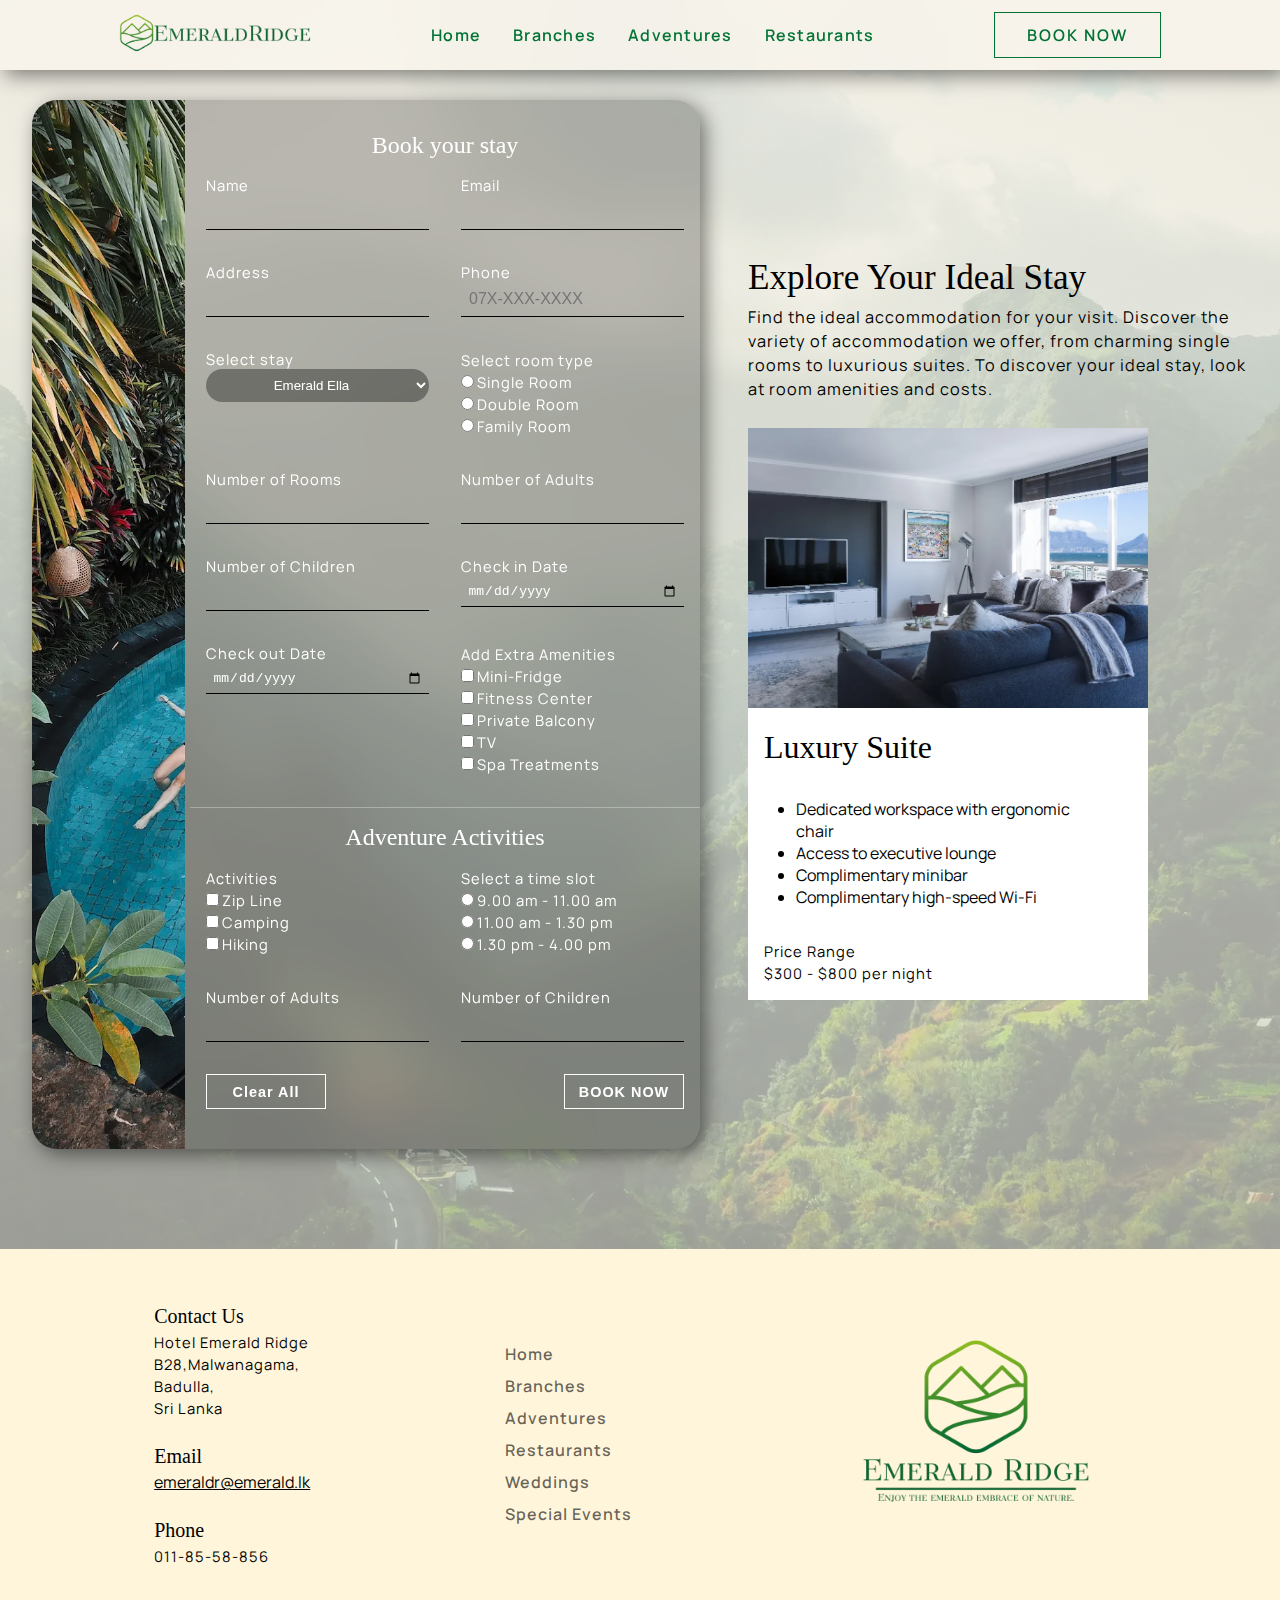
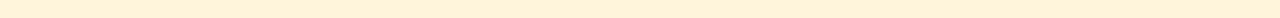
==== booking.html @ 41943a38 "initial commit" ====
<!DOCTYPE html>
<html lang="en">

<head>
    <meta charset="UTF-8">
    <meta name="viewport" content="width=device-width, initial-scale=1.0">
    <meta name="description"
        content="Plan your perfect vacation with ease. Discover our suggested rooms, book exciting adventures, and book your perfect hotel room easily.">
    <title>Booking</title>
    <link rel="stylesheet" href="main_styles.css">

    <!-- Favicon icon webmanifest -->
    <link rel="apple-touch-icon" sizes="180x180" href="apple-touch-icon.png">
    <link rel="icon" type="image/png" sizes="32x32" href="favicon-32x32.png">
    <link rel="icon" type="image/png" sizes="16x16" href="favicon-16x16.png">
    <link rel="manifest" href="site.webmanifest.json">

    <!-- Tagline font google import -->
    <link rel="preconnect" href="https://fonts.googleapis.com">
    <link rel="preconnect" href="https://fonts.gstatic.com" crossorigin>
    <link href="https://fonts.googleapis.com/css2?family=Italianno&display=swap" rel="stylesheet">

    <!-- Pragraph font family google import -->
    <link rel="preconnect" href="https://fonts.googleapis.com">
    <link rel="preconnect" href="https://fonts.gstatic.com" crossorigin>
    <link href="https://fonts.googleapis.com/css2?family=Manrope&display=swap" rel="stylesheet">
</head>

<body>

    <header class="main_header">
        <a href="index.html">
            <img src="Images/logo.webp" alt="logo">
        </a>
        <nav class="main_nav">
            <ul>
                <li><a href="index.html">Home</a></li>
                <li><a href="branches.html">Branches</a></li>
                <li><a href="adventure.html">Adventures</a></li>
                <li><a href="restaurant.html">Restaurants</a></li>
            </ul>
        </nav>
        <a href="booking.html" class="booknow_button">BOOK NOW</a>
    </header>

    <!-- Mobile navigation -->
    <header class="mobile_header">
        <a href="index.html">
            <img src="Images/logo.webp" alt="logo">
        </a>
        <a href="booking.html" class="booknow_button">BOOK NOW</a>
    </header>
    <nav class="mobile_nav">
        <ul>
            <li>
                <a href="index.html">
                    <img class="nav_icon" src="Images/home_nav.svg" alt="home icon">
                </a>
                Home
            </li>

            <li>
                <a href="branches.html">
                    <img class="nav_icon" src="Images/branches_nav.svg" alt="Branches icon">
                </a>
                Branches
            </li>

            <li>
                <a href="adventure.html">
                    <img class="nav_icon" src="Images/adventure_nav.svg" alt="adventure icon">
                </a>
                Adventures
            </li>

            <li>
                <a href="restaurant.html">
                    <img class="nav_icon" src="Images/restaurant_nav.svg" alt="restaurant icon">
                </a>
                Restaurants
            </li>
        </ul>
    </nav>

    <main class="booking_main">


        <section class="booking_form">

            <div class="form_image">
                <img src="Images/booking_form.webp" alt="Form image">
            </div>

            <div class="form_side">
                <form>
                    <h3>Book your stay</h3>
                    <div class="room_booking">

                        <div class="input_box">
                            <label for="name">Name</label>
                            <input type="text" id="name" name="user-name" required>
                        </div>

                        <div class="input_box">
                            <label for="mail">Email</label>
                            <input type="email" id="mail" name="email" required>
                        </div>

                        <div class="input_box">
                            <label for="address">Address</label>
                            <input type="text" id="address" name="address">
                        </div>

                        <div class="input_box">
                            <label for="phone">Phone</label>
                            <input type="tel" id="phone" name="Phone-number" placeholder="07X-XXX-XXXX" required>
                        </div>

                        <div class="input_box">
                            <label for="stay">Select stay</label>
                            <select id="stay" name="stay">
                                <option value="Ella">Emerald Ella</option>
                                <option value="badulla">Emerald Badulla</option>
                                <option value="Mathale">Emerald Mathale</option>
                                <option value="Ella">Emerald Ella</option>
                            </select>
                        </div>

                        <div class="input_box selection">
                            <p>Select room type</p>
                            <input type="radio" id="single" name="room-type">
                            <label for="single">Single Room</label>
                            <br>
                            <input type="radio" id="double" name="room-type">
                            <label for="double">Double Room</label>
                            <br>
                            <input type="radio" id="family" name="room-type">
                            <label for="family">Family Room</label>
                        </div>

                        <div class="input_box">
                            <label for="room_count">Number of Rooms</label>
                            <input type="number" min="1" id="room_count" name="room-count" required>
                        </div>

                        <div class="input_box">
                            <label for="adult">Number of Adults</label>
                            <input type="number" min="0" id="adult" name="adult-count">
                        </div>

                        <div class="input_box">
                            <label for="kids">Number of Children</label>
                            <input type="number" min="0" id="kids" name="kids-count">
                        </div>

                        <div class="input_box">
                            <label for="checkin">Check in Date</label>
                            <input type="date" id="checkin" name="checkin" required>
                        </div>

                        <div class="input_box">
                            <label for="checkout">Check out Date</label>
                            <input type="date" id="checkout" name="checkout" required>
                        </div>

                        <div class="input_box selection">
                            <p>Add Extra Amenities</p>

                            <input type="checkbox" id="fridge" name="amenities">
                            <label for="fridge">Mini-Fridge</label>
                            <br>
                            <input type="checkbox" id="gym" name="amenities">
                            <label for="gym">Fitness Center</label>
                            <br>
                            <input type="checkbox" id="balcony" name="amenities">
                            <label for="balcony">Private Balcony</label>
                            <br>
                            <input type="checkbox" id="entertainment" name="amenities">
                            <label for="entertainment">TV</label>
                            <br>
                            <input type="checkbox" id="spa" name="amenities">
                            <label for="spa">Spa Treatments</label>
                        </div>

                    </div>

                    <div class="separator"></div>

                    <h3>Adventure Activities</h3>
                    <div class="adventure_booking">

                        <div class="input_box selection">
                            <p>Activities</p>

                            <input type="checkbox" id="zipline" name="adventure_activity">
                            <label for="zipline">Zip Line</label>
                            <br>
                            <input type="checkbox" id="camping" name="adventure_activity">
                            <label for="camping">Camping</label>
                            <br>
                            <input type="checkbox" id="hiking" name="adventure_activity">
                            <label for="hiking">Hiking</label>
                        </div>

                        <div class="input_box selection">
                            <p>Select a time slot</p>
                            <input type="radio" id="morning" name="time">
                            <label for="morning">9.00 am - 11.00 am</label>
                            <br>
                            <input type="radio" id="afternoon" name="time">
                            <label for="afternoon">11.00 am - 1.30 pm</label>
                            <br>
                            <input type="radio" id="evening" name="time">
                            <label for="evening">1.30 pm - 4.00 pm</label>
                        </div>

                        <div class="input_box">
                            <label for="adventure-adult">Number of Adults</label>
                            <input type="number" min="0" id="adventure-adult" name="adult-count">
                        </div>

                        <div class="input_box">
                            <label for="adventure-kids">Number of Children</label>
                            <input type="number" min="0" id="adventure-kids" name="kids-count">
                        </div>

                    </div>

                    <div class="form_buttons">
                        <button type="reset">Clear All</button>
                        <button type="submit">BOOK NOW</button>
                    </div>
                </form>
            </div>
        </section>

        <!-- Recommended room section -->
        <section class="room_showcase">
            <div class="showcase_text">
                <h2>Explore Your Ideal Stay</h2>
                <p>
                    Find the ideal accommodation for your visit. Discover the variety of accommodation we offer, from
                    charming single rooms to luxurious suites. To discover your ideal stay, look at room amenities and
                    costs.
                </p>
            </div>
            <div class="rooms">
                <div class="room_details">
                    <figure class="room_image">
                        <img src="Images/room_rec_4.webp" alt="Room image">
                    </figure>
                    <div class="details">
                        <h2>Luxury Suite</h2>
                        <ul>
                            <li>Dedicated workspace with ergonomic chair</li>
                            <li>Access to executive lounge</li>
                            <li>Complimentary minibar</li>
                            <li>Complimentary high-speed Wi-Fi</li>
                        </ul>
                        <p>Price Range</p>
                        <p>$300 - $800 per night</p>
                    </div>
                </div>
                <div class="room_details">
                    <figure class="room_image">
                        <img src="Images/room_rec_2.webp" alt="Room Image">
                    </figure>
                    <div class="details">
                        <h2>Deluxe Room</h2>
                        <ul>
                            <li>King-sized bed with premium linens</li>
                            <li>Luxury spa-inspired bathroom</li>
                            <li>Private balcony</li>
                            <li>Complimentary Wi-Fi</li>
                        </ul>
                        <p>Price Range</p>
                        <p>$150 - $300 per night</p>
                    </div>
                </div>
                <div class="room_details">
                    <figure class="room_image">
                        <img src="Images/room_rec_1.webp" alt="Room Image">
                    </figure>
                    <div class="details">
                        <h2>Scenic Room</h2>
                        <ul>
                            <li>Elegantly furnished</li>
                            <li>Private balcony with panoramic views</li>
                            <li>In-room minibar and coffee maker</li>
                            <li>Fitness center and spa</li>
                        </ul>
                        <p>Price Range</p>
                        <p>$200 - $400 per night</p>
                    </div>
                </div>
                <div class="room_details">
                    <figure class="room_image">
                        <img src="Images/room_rec_3.webp" alt="Room Image">
                    </figure>
                    <div class="details">
                        <h2>Family Room</h2>
                        <ul>
                            <li>Complimentary breakfast for the family</li>
                            <li>TV, mini-fridge, coffee maker</li>
                            <li>Separate tub and shower</li>
                            <li>Comfortable twin beds for kids</li>
                        </ul>
                        <p>Price Range</p>
                        <p>$200 - $400 per night</p>
                    </div>
                </div>
            </div>
            <span class="scroll_caption">Swipe >></span>
        </section>

    </main>

    <footer>
        <section class="footer_text">
            <h3>Contact Us</h3>
            <p>Hotel Emerald Ridge</p>
            <p>B28,Malwanagama,</p>
            <p>Badulla,</p>
            <p>Sri Lanka</p>
            <br>

            <h3>Email</h3>
            <a href="mailto:emeraldr@emerald.lk">emeraldr@emerald.lk</a>
            <br><br>

            <h3>Phone</h3>
            <p>011-85-58-856</p>
        </section>
        <nav class="footer_nav">
            <ul>
                <li><a href="index.html">Home</a></li>
                <li><a href="branches.html">Branches</a></li>
                <li><a href="adventure.html">Adventures</a></li>
                <li><a href="restaurant.html">Restaurants</a></li>
                <li><a href="weddings.html">Weddings</a></li>
                <li><a href="events.html">Special Events</a></li>
            </ul>
        </nav>
        <figure class="footer_logo">
            <a href="index.html">
                <img src="Images/footer_logo.png" alt="logo">
            </a>
        </figure>

        <!-- References -->

        <!-- A painting of a mountain lake with a mountain in the background Free Photo. (2023, April 14). Freepik. [Online] Available from: https://www.freepik.com/free-photo/mesmerizing-scenery-green-mountains-with-cloudy-sky-surface_12152844.htm#query=mountain%20view&position=1&from_view=keyword&track=ais. [Accessed: 10th September 2023]  -->
        <!-- Block, M. (2019, November 15). Woman Soaking on the Swimming Pool · Free Stock Photo. Pexels. [Online] Available from: https://www.pexels.com/photo/woman-soaking-on-the-swimming-pool-3225531/. [Accessed: 10th September 2023]  -->
        <!-- Borba, J. (2019, October 31). Cozy Modern Bedroom · Free Stock Photo. Pexels. [Online] Available from: https://www.pexels.com/photo/cozy-modern-bedroom-3144580/. [Accessed: 10th September 2023]  -->
        <!-- Luxury bedroom suite in resort high rise hotel with working table Free Photo. (2020, September 29). Freepik. [Online] Available from: https://www.freepik.com/free-photo/luxury-bedroom-suite-resort-high-rise-hotel-with-working-table_10332581.htm. [Accessed: 10th September 2023] -->
        <!-- Pexels. (2018, January 10). Black Mattress in Front of a Large Window Behind a Mountain · Free Stock Photo. [Online] Available from: https://www.pexels.com/photo/black-mattress-in-front-of-a-large-window-behind-a-mountain-775219/. [Accessed: 10th September 2023]  -->
        <!-- Van Der Meulen, J. (2018, October 4). Photo of Living Room · Free Stock Photo. Pexels. [Online] Available from: https://www.pexels.com/photo/photo-of-living-room-1457842/. [Accessed: 10th September 2023] -->

    </footer>

</body>

</html>
---- main_styles.css ----
* {
    margin: 0;
    padding: 0;
    box-sizing: border-box;
}

:root {
    /* Colors */
    --main-brand-color: #027333;
    --main-theme: #fff5db;
    --main-background-color: #fff;
    --table_color: #E7F2BD;

    /* Fonts */
    --paragraph-font: 'Manrope', sans-serif;
    --heading-font: Georgia, 'Times New Roman', Times, serif;
}

html {
    font-family: var(--paragraph-font);
}

h1,
h2,
h3 {
    font-size: 2em;
    font-weight: 500;
    font-family: var(--heading-font);
}

p {
    font-size: 0.92em;
    letter-spacing: 1px;
    line-height: 1.5em;
}

/* Nvigation bar */
.main_header,
.mobile_header {
    position: sticky;
    z-index: 1;
    top: 0;
    display: flex;
    justify-content: space-evenly;
    align-items: center;
    height: 70px;
    box-shadow: 5px 5px 20px #00000080;
    background: #faf6edbe;
    backdrop-filter: blur(20px);
}

/* logo */
.main_header img {
    height: 40px;
}

/* Navigation list */
.main_nav ul {
    list-style: none;
    display: flex;
    gap: 2em;
}

.main_nav ul li a {
    text-decoration: none;
    font-weight: 600;
    color: var(--main-brand-color);
    transition: all .5s;
    letter-spacing: 1.25px;
}

.main_nav ul:hover a {
    opacity: 40%;
}

.main_nav ul:hover a:hover {
    box-shadow: 0 2px 0 0 var(--main-brand-color);
    opacity: 100%;
}

/* Book now button */
.booknow_button {
    text-decoration: none;
    border: 1px solid var(--main-brand-color);
    color: var(--main-brand-color);
    font-size: 1rem;
    font-weight: 600;
    letter-spacing: 2px;
    padding: .7em 2em;
    transition: all .5s;
}

.booknow_button:hover {
    background: var(--main-brand-color);
    color: var(--main-theme);
}

/* Mobile navigation bottom */

.mobile_header {
    justify-content: space-between;
    padding: 0 1em;
    display: none;
}

.mobile_header a img {
    height: 35px;
}

.mobile_nav {
    display: none;
    position: fixed;
    z-index: 1;
    bottom: 0;
    height: 65px;
    width: 100%;
    background: #faf6ed;
    padding: .5em 0;
    border-radius: 15px 15px 0 0;
    box-shadow: 5px 5px 20px #00000080;
}

.mobile_nav ul {
    list-style: none;
    display: flex;
    align-items: center;
    justify-content: space-evenly;
}

.mobile_nav ul li {
    display: flex;
    flex-direction: column;
    align-items: center;
    font-weight: 600;
    letter-spacing: 1px;
    font-size: .6em;
    color: var(--main-brand-color);
}

#active a img {
    position: relative;
    top: -10px;
    transform: scale(1.5);
    background: #f9f4e7;
    border-radius: 50% 50% 0 0;
    padding: 1em 1em 0;
}

.nav_icon {
    height: 35px;
}

/* Main heroo */
.hero {
    margin-top: -70px;
    height: 100vh;
    background-repeat: no-repeat;
    background-size: cover;
    display: flex;
    flex-direction: column;
    justify-content: center;
    align-items: center;
    color: var(--main-background-color);
}

.hero h1 {
    font-size: 5.5em;
    padding-top: 2.5em;
    text-align: center;
}

.home {
    background-image: linear-gradient(rgb(0, 0, 0, .3) 30%, rgb(0, 0, 0, .7)), url(Images/home_main_image.webp);
}

.branches {
    background-image: linear-gradient(rgb(0, 0, 0, .3) 30%, rgb(0, 0, 0, .7)), url(Images/branches_main.webp);
}

.adventures {
    background-image: linear-gradient(rgb(0, 0, 0, .3) 30%, rgb(0, 0, 0, .7)), url(Images/adventure_main.webp);
}

.restaurants {
    background-image: linear-gradient(rgb(0, 0, 0, .3) 30%, rgb(0, 0, 0, .7)), url(Images/restaurant_main.webp);
}


.hero img {
    width: 600px;
    padding-top: 13em;
}

.hero p {
    font-size: 2em;
    font-family: 'Italianno', cursive;
}

/* Styles for introduction section */

.text_area {
    text-align: center;
    padding: 5em .5em;
    margin: 0 auto;
    max-width: 800px;
}

#last_section {
    padding: .5em;
}

.text_area h1 {
    font-size: 3em;
    line-height: 2em;
    font-weight: 500;
}

.detail_container {
    display: flex;
    justify-content: space-evenly;
    gap: 2em;
    padding: 0 2em 3em;
}

.box img {
    width: 250px;
    height: 250px;
    object-fit: cover;
    overflow: hidden;
    box-shadow: 5px 5px 20px #00000080;
    margin: 0 0 1em;
    transition: all .5s;
}

.box {
    text-align: center;
    width: 400px;
}

.box img:hover {
    transform: scale(1.02);
}

/* Content article */
.content_article {
    display: flex;
    justify-content: space-evenly;
    align-items: center;
    gap: 3em;
    padding: 2em 4em;
}

.text_content {
    display: flex;
    flex-direction: column;
    gap: 1.2em;
}

.image_content img {
    width: 400px;
    object-fit: cover;
    border-radius: 20px;
    box-shadow: 5px 5px 20px #00000080;
    perspective: 500px;
    transition: all .5s;
}

.image_content img:hover {
    transform: perspective(700px) rotateY(-2deg);
}

.content_article:nth-of-type(2n) .image_content img:hover {
    transform: perspective(700px) rotateY(2deg);
}

.content_article:nth-of-type(2n) {
    flex-direction: row-reverse;
}

#highlight_content {
    background-color: var(--main-theme);
}

.list_section {
    display: flex;
    align-items: center;
    justify-content: center;
}

.list_section ul,
.list_section ol {
    line-height: 2em;
}

/* Branches page css */
.branches_details,
.adventure_det_location {
    padding: 3em 2em;
    justify-content: center;
    align-items: center;
    display: flex;
}

.text_content figure figcaption {
    text-align: center;
    padding: .5em 0;
    font-size: 17px;
}

.branches_details:nth-of-type(2n),
.adventure_det_location:nth-of-type(2n) {
    flex-direction: row-reverse;
}

.branches_details .text_content,
.adventure_det_location .text_content {
    min-width: 300px;
    max-width: 600px;
    padding: 0 2em;
}

.text_content iframe {
    /* min-height: 250px; */
    width: 100%;
    margin: 1em 0 0;
    box-shadow: 5px 5px 20px #00000080;
}

.branch_image {
    height: 540px;
}

.branch_image img {
    min-width: 300px;
    width: 100%;
    max-width: 550px;
    height: 100%;
    object-fit: cover;
    box-shadow: 5px 5px 20px #00000080;
}

/* table */
.table_section {
    padding: 0 0 5em;
    width: 90%;
    margin-inline: auto;
}

.table_section h2 {
    padding: 0 0 1em;
    text-align: center;
}

table,
tr,
td,
th {
    border-collapse: collapse;
    border: 1px solid #000;
}

table {
    margin: 0 auto;
}

tr {
    transition: all 0.3s;
}

tr:hover {
    background-color: var(--main-theme);
}

th,
td {
    padding: 5px;
    text-align: center;
    padding: .5em .5em;
}

thead {
    background-color: var(--table_color);
    font-size: 1.2em;
    font-weight: 500;
    letter-spacing: 1px;
}

.tfoot_icons img {
    height: 25px;
    padding: 0 1em 0;

}

tfoot {
    background-color: var(--table_color);
}

.table_bottom {
    display: none;
    position: absolute;
    left: 50%;
    transform: translate(-50%, 0);
    width: 200px;
}

@media only screen and (max-width: 476px) {
    .table_bottom {
        display: block;
    }
}

.table_section h2 {
    text-align: center;
    position: sticky;
    left: 0;
}


/* ratings */
.text_content img {
    width: 150px;
}

/* adventure and showcase grid */
.image_showcase {
    text-align: center;
    padding: 0;
}

.clock_icon {
    display: flex;
    align-items: center;
    gap: 5px;
}

.grid_box {
    box-shadow: 5px 5px 20px #00000080;
}

.photo_1 {
    background: url(Images/hike_h1.webp);
    background-size: cover;
    background-position: center;
}

.photo_2 {
    background: url(Images/camp_sunset.webp);
    background-size: cover;
    background-position: center;
}

.photo_3 {
    background: url(Images/zipline.webp);
    background-size: cover;
    background-position: center;
}

.photo_4 {
    background: url(Images/couple_hike.webp);
    background-size: cover;
    background-position: center;
}

.photo_5 {
    background: url(Images/hike_v1.webp);
    background-size: cover;
    background-position: 80%;
}

.image_grid {
    width: 100%;
    display: grid;
    grid-template-columns: repeat(4, 1fr);
    gap: 1em;
    margin-inline: auto;
    min-height: 800px;
    padding: 3em 1em 0;
}

.photo_1,
.photo_4 {
    grid-column: span 2;
}

.photo_5 {
    grid-column-start: 4;
    grid-row: 1 / 3;
}

/* adventure location map */
.text_content ul {
    margin: 0 auto;
    letter-spacing: 1px;
}

.adventure_details img {
    width: auto;
    object-fit: contain;
    height: 150px;
    box-shadow: none;
    border-radius: 0;
    margin: 0 auto;
    display: block;
    transition: all .5s;
}

.adventure_details p {
    margin: 0 auto;
    text-align: center;
}

.adventure_activites {
    background: var(--main-theme);
    padding: 3em 0 5em;
}

.adventure_activites h1 {
    text-align: center;
}

.detail_cards {
    display: flex;
    justify-content: space-evenly;
    align-items: center;
    flex-wrap: wrap;
    margin-top: 3em;
    gap: 2em;
}

.card {
    display: flex;
    align-items: flex-end;
    color: var(--main-background-color);

    width: 100%;
    min-width: 290px;
    max-width: 300px;
    height: 450px;

    background-image: linear-gradient(#ffffff00 10%, #0000009e 70%), url(Images/zipline.webp);
    background-position: center;
    background-size: cover;
    padding: 0 1em 2em;
    border-radius: 25px;
    box-shadow: 5px 5px 20px #00000080;
    transition: all .5s;
}

.card:nth-of-type(2) {
    background-image: linear-gradient(#ffffff00 10%, #0000009e 70%), url(Images/camp_v1.webp);
}

.card:nth-of-type(3) {
    background-image: linear-gradient(#ffffff00 10%, #0000009e 70%), url(Images/hike_v1.webp);
}

.detail_cards:hover .card {
    opacity: 50%;
    transform: scale(1.01);
}

.detail_cards:hover .card:hover {
    opacity: 100%;
    transform: scale(1.05);
}

.card .important_details {
    display: flex;
    justify-content: space-between;
    align-items: center;
    padding: .8em 0;

}

.important_details img {
    width: 1.5em;
}

/* Restaurants */
.occasions {
    margin-bottom: 2em;
}

.occasions_container {
    display: flex;
    justify-content: space-evenly;
    gap: 2em;
    padding: 1em;
}

.occasions header {
    text-align: center;
    padding: 0 .5em 1.5em;
    max-width: 700px;
    margin: 0 auto;
}

.occasions header h2 {
    padding: 0 0 .6em;
}

.event_1,
.event_2 {
    max-width: 400px;
    border-radius: 25px;
    box-shadow: 5px 5px 20px #00000080;
    overflow: hidden;
    padding: 0 0 2em;
}

.event_1 figure,
.event_2 figure {
    width: 100%;
    height: 200px;
}

.event_1 figure img,
.event_2 figure img {
    width: 100%;
    height: 100%;
    object-fit: cover;
}

.event_intro {
    padding: 1em .5em;
}

.event_intro p {
    padding: 1em 0;
}

.event_1 a,
.event_2 a,
.text_content a {
    text-decoration: none;
    padding: .6em 1.5em;
    border: 1px solid #000;
    color: #000;
    font-weight: 600;
    letter-spacing: 1px;
    transition: all .5s;
    position: static;
    left: 50%;
    margin: 1em;

}

.event_1 a:hover,
.event_2 a:hover,
.text_content a:hover {
    color: #fff;
    background: #000;
}

.text_content a {
    left: 0;
    top: 30px;
}

.menu_highlights {
    margin: 2.5em 0;
}

.menu_highlights h1 {
    text-align: center;
}

.line {
    height: 2px;
    width: 100px;
    background: #ff817a;
    margin: 0 auto 1.5em;
}

.menu_link {
    display: block;
    margin: 0 auto;
}

.menu_highlights_container {
    display: flex;
    flex-wrap: wrap;
    justify-content: center;
    gap: 2em;
    max-width: 1000px;
    margin: 0 auto;
    padding: 1em;
}

.menu_highlights_container>* {
    flex: 1 1 33%;
}

.food {
    min-width: 300px;
}

.food img {
    position: relative;
    width: 100%;
}

.menu_highlights_container div:nth-of-type(1) .food img {
    top: 52px;
    left: 35px;
}

.menu_highlights_container div:nth-of-type(3) .food img {
    top: 62px;
    left: -28px;
    transform: rotate(-8deg);
}

.menu_highlights_container div:nth-of-type(4) .food img {
    top: 104px;
    left: -47px;
    transform: scale(1.18);
}

.menu_highlights_container div:nth-of-type(5) .food img {
    top: 37px;
    left: -1px;
    transform: scale(1.5);
}

.menus {
    max-width: 300px;
    box-shadow: 5px 5px 20px #00000080;
    background: url(Images/texture.webp);
    color: #fff;
}

.text_menu {
    max-width: 300px;
    min-width: 300px;
    display: flex;
    justify-content: center;
    align-items: center;
    padding: 1.5em;
    font-weight: 600;
    font-size: 1.12em;
    background: linear-gradient(rgb(255, 255, 255, .8), rgb(255, 255, 255, .7), rgb(255, 255, 255, .8)), url(Images/menu_text.webp);
    background-size: cover;
}

.res_table,
.res_table tr,
.res_table td,
.res_table th {
    border: none;
}

.res_table td {
    text-align: left;
}

.res_table thead,
.res_table tr {
    background: none;
}

.res_table {
    width: 100%;
    margin: 0 .5em 1em;
}

/* booking page */
.booking_main {
    margin-top: -70px;
    padding-top: 70px;
    padding: 100px 2em;

    display: flex;
    justify-content: center;
    gap: 3em;
    flex-wrap: wrap;

    background: linear-gradient(#faf6edbe, #faf6ed97), url(Images/booking_main.webp);
    backdrop-filter: blur(20px);
    background-size: cover;
    background-repeat: no-repeat;
    background-position: bottom;

}

.booking_main>* {
    flex: 1 1 50%;
}

.room_showcase {
    display: flex;
    justify-content: center;
    max-width: 500px;
    flex-direction: column;
}

.showcase_text {
    padding: 1.5em 0;
    font-size: 1.1em;
}

.showcase_text h2 {
    line-height: 1.5em;
}

.rooms {
    max-width: 400px;
    display: flex;
    gap: 2em;
    overflow-x: scroll;
}

.scroll_caption {
    display: none;
    margin-top: -15px;
    letter-spacing: 1px;
    font-weight: 600;
}

.room_details {
    min-width: 100%;
    background: var(--main-background-color);
}

.room_details figure img {
    width: 100%;
    height: 280px;
    object-fit: cover;
}

.room_details {
    margin-bottom: 1.5em;
}

.room_details .details {
    padding: 1em;
}

.room_details .details ul {
    padding: 2em;
}

.booking_form {
    display: flex;
    gap: 5px;
    width: 100%;
    max-width: 800px;
    background: #0000003d;
    backdrop-filter: blur(25px);
    -webkit-backdrop-filter: blur(25px);
    height: 100%;
    box-shadow: 5px 5px 20px #00000080;
    border-radius: 25px;
    overflow: hidden;
}

.form_image {
    max-width: 250px;
}

.form_image img {
    width: 100%;
    height: 100%;
    object-fit: cover;
    object-position: -150px;
}

.form_side {
    color: var(--main-background-color);
    padding: 2em 0;
}

.form_buttons {
    display: flex;
    justify-content: space-between;
    padding: 1em 1em .5em;
}

.form_buttons button {
    width: 120px;
    padding: .6em 0;
    border: 1px solid #fff;
    color: #fff;
    outline: none;
    font-size: .9em;
    font-weight: 600;
    letter-spacing: 1px;
    background: none;
    transition: all .5s;
}

form button:hover {
    color: #000;
    background: #fff;
}

.input_box {
    margin: 1em;
    display: flex;
    flex-direction: column;
}

.selection {
    display: block;
}

.input_box label {
    color: var(--main-background-color);
    font-size: .92em;
    letter-spacing: 1px;
}

.input_box select {
    height: 33px;
    border-radius: 25px;
    background: rgb(0, 0, 0, 0.15);
    backdrop-filter: blur(20px);
    color: #fff;
    --webkit-backdrop-filter: blur(20px);
    padding: 0.5em;
    border: none;
    outline: none;
}

.input_box select option {
    background: rgb(0, 0, 0, 0.7);
    text-align: center;
}

.adventure_booking,
.room_booking {
    display: grid;
    grid-template-columns: 1fr 1fr;
}

.form_side form input {
    border: none;
    outline: none;
    border-bottom: 1px solid #000;
    align-items: center;
    background: none;
    color: #fff;
    padding: .5em;
    font-size: 1em;
}

.form_side h3 {
    font-size: 1.5em;
    text-align: center;
}

.separator {
    height: 1px;
    width: 100%;
    padding: 0 1em;
    background: rgb(255, 255, 255, .3);
    margin: 1em 0;
}

/* footer area */
footer {
    background: var(--main-theme);
    display: flex;
    justify-content: space-evenly;
    align-items: center;
    flex-wrap: wrap;
    gap: 3em;
    padding: 2em .5em;
}

footer h3 {
    font-size: 1.25em;
    line-height: 1.5em;
}

.footer_logo img {
    width: 300px;
}

.footer_text a {
    color: #000;
}

.footer_nav ul {
    list-style: none;
}

.footer_nav ul li a {
    color: rgb(0, 0, 0, .6);
    line-height: 2em;
    text-decoration: none;
    transition: all .4s;
    letter-spacing: 1px;
    font-weight: 600;
}

.footer_nav ul li a:hover {
    color: var(--main-brand-color);
}

/* Responsive for over 1024px device */

@media only screen and (min-width: 1025px) {
    .content_article {
        width: 90%;
        margin: 0 auto;
    }

    #highlight_content {
        width: 100%;
        padding: 2.5em 10em;
    }

    .image_content img {
        width: 500px;
    }

    .box img {
        width: 300px;
        height: 300px;
    }

    /* .image_content iframe {
        width: 500px;
    } */
}

@media only screen and (max-width: 890px) {
    .mobile_header {
        display: flex;
        padding: 0 5em;
    }

    .mobile_nav {
        display: block;
    }

    .main_header {
        display: none;
    }

    .table_section {
        width: 100%;
    }
    footer {
        padding-bottom: 5em;
    }

}

@media only screen and (max-width: 890px) and (min-width: 527px) {
    .detail_container {
        flex-direction: column;
        gap: 5em;
    }

    .box:nth-of-type(even) {
        flex-direction: row-reverse;
    }

    .box {
        display: flex;
        justify-content: center;
        align-items: center;
        gap: 1.5em;
        width: 100%;
        text-align: left;
    }

    .box img {
        width: 100%;
    }

    .box p {
        width: 100%;
    }

    .adventure_details p {
        max-width: 350px;
    }

    .content_article {
        padding: 2.5em;
    }
}

@media only screen and (max-width: 773px) and (min-width: 550px) {

    .content_article {
        flex-direction: column;
        padding: 5em 1.5em;
    }

    .content_article:nth-of-type(2n) {
        flex-direction: column;
    }

    .image_content img {
        width: calc(100vw - 2em);
    }

    .image_grid {
        grid-template-columns: repeat(2, 1fr);
    }

    .photo_3,
    .photo_5 {
        grid-column-start: 1;
        grid-row: span 2;
    }

    .photo_1,
    .photo_4,
    .photo_2 {
        grid-column-start: 2;
    }

    .photo_1 {
        grid-row-start: 1;
    }

    .photo_2 {
        grid-row: 2 / 4;
    }

    .photo_4 {
        grid-row-start: 4;
    }

    .photo_3 {
        grid-row: 1 / 3;
    }

}

@media only screen and (max-width: 690px) {
    .hero {
        background-position: 50%;
    }

    .hero img {
        width: 500px;
    }

    .text_area,
    #last_section {
        padding: 2em;
    }
}

/* ---------------------Branches table + maps-------------------- */
@media only screen and (min-width: 280px) and (max-width: 780px) {
    .table_section table {
        font-size: 15px;
        width: 100%;
    }

    .table_section {
        overflow-x: scroll;
    }
}

@media only screen and (max-width: 790px) {

    .branches_details,
    .adventure_det_location {
        flex-wrap: wrap-reverse;
        gap: 2em;
    }

    .text_area h1 {
        line-height: 1.5em;
    }

    .text_area {
        padding-bottom: 0;
    }

    .occasions_container {
        flex-wrap: wrap;
    }

    .text_content ul {
        margin: 0 1.5em;

    }
}

@media only screen and (max-width: 490px) {
    .branch_image {
        height: 100%;
    }
}

@media only screen and (max-width: 490px) {

    .branches_details,
    .adventure_det_location {
        padding: 3em .5em;
    }

    .branch_image {
        min-width: auto;
    }
}

/* media quearies for smaller mobile sizes */

@media only screen and (max-width: 550px) {
    .mobile_header {
        padding: 0 .5em;
    }

    header img {
        height: 37px;
    }

    .booknow_button {
        padding: .5em 1em;
        font-size: .8em;
    }

    .hero {
        background-position: 58%;
    }

    .hero h1 {
        font-size: 3em;
        padding-top: 5em;
    }

    .hero img {
        width: 300px;
        padding: 0;
    }

    .hero p {
        font-size: 1.5em;
    }

    .text_area {
        padding: 1em .5em 4em;
    }

    .text_area h1 {
        font-size: 2.5em;
    }

    .detail_container {
        flex-direction: column;
        gap: 5em;
        padding: 0 .5em 3em;
    }

    .box {
        width: auto;
    }

    .content_article {
        flex-direction: column;
        padding: 2em 1.5em;
    }

    .content_article:nth-of-type(2n) {
        flex-direction: column;
    }

    .image_content img {
        width: 300px;
        border-radius: 0;
    }

    #last_section {
        padding: 2em 1em;
    }

    #last_section h1 {
        font-size: 2em;
    }

    .image_grid {
        grid-template-columns: repeat(2, 1fr);
    }

    .photo_1 {
        grid-row-start: 2;
        grid-column: span 2;
    }

    .photo_2,
    .photo_3 {
        grid-row-start: 1;
    }

    .photo_3 {
        grid-column-start: 1;
    }

    .photo_4,
    .photo_5 {
        grid-row-start: 3;
    }

    .photo_5 {
        grid-column-start: 1;
    }

    .photo_4 {
        grid-column-start: 2;
    }
}

@media only screen and (max-width: 450px) {
    .image_grid {
        display: flex;
        flex-direction: column;
        width: 100%;
    }

    .grid_box {
        min-width: 300px;
        height: 300px;
    }

    .image_showcase h1 {
        padding: 0 .5em 0;
    }

    .image_grid {
        padding: 2em 0;
    }
}

/* Resturant food png styles */
@media only screen and (max-width: 760px) {
    .food img {
        width: 270px;
        top: 0;
        left: 0;
    }
}

@media only screen and (max-width: 630px) {
    .text_menu {
        order: -1;
    }

    .rooms::-webkit-scrollbar {
        display: none;
    }

    .scroll_caption {
        display: block;
    }

}

@media only screen and (max-width: 1160px) {
    .room_showcase {
        order: -1;
        align-items: center;
        text-align: center;
        width: 100%;
    }

    .rooms {
        width: 100%;
    }

    .form_buttons {
        gap: .5em;
    }
}

@media only screen and (max-width: 995px) {
    .food img {
        width: 200px;
        flex-shrink: 2;
    }

    .menu_highlights_container div:nth-of-type(1) .food img {
        top: 31px;
        left: 120px;
    }

    .menu_highlights_container div:nth-of-type(3) .food img {
        top: 44px;
        left: 59px;
        transform: rotate(0deg) scale(1.18);
    }

    .menu_highlights_container div:nth-of-type(4) .food img {
        top: 22px;
        left: 37px;
        transform: scale(1.2);
    }

    .menu_highlights_container div:nth-of-type(5) .food img {
        left: 30px;
    }

}

@media only screen and (max-width: 663px) {
    .food img {
        position: static;
        display: block;
        margin: 0 auto;
    }
}

@media only screen and (max-width: 320px) {
    .food {
        width: 100%;
    }

    .food img {
        width: 200px;
    }

    .menus,
    .text_menu {
        overflow: hidden;
        min-width: 250px;
    }

    .image_content img {
        width: 100%;
    }

    .footer_logo img {
        width: 100%;
    }

    .box img {
        width: 200px;
    }

    .hero {
        padding: 0.5em;
        text-align: center;
    }

    .hero img {
        width: 100%;
    }
}

@media only screen and (max-width: 550px) {

    .adventure_booking,
    .room_booking {
        grid-template-columns: 1fr;
    }

    .booking_main {
        padding: 100px .5em;
    }
}
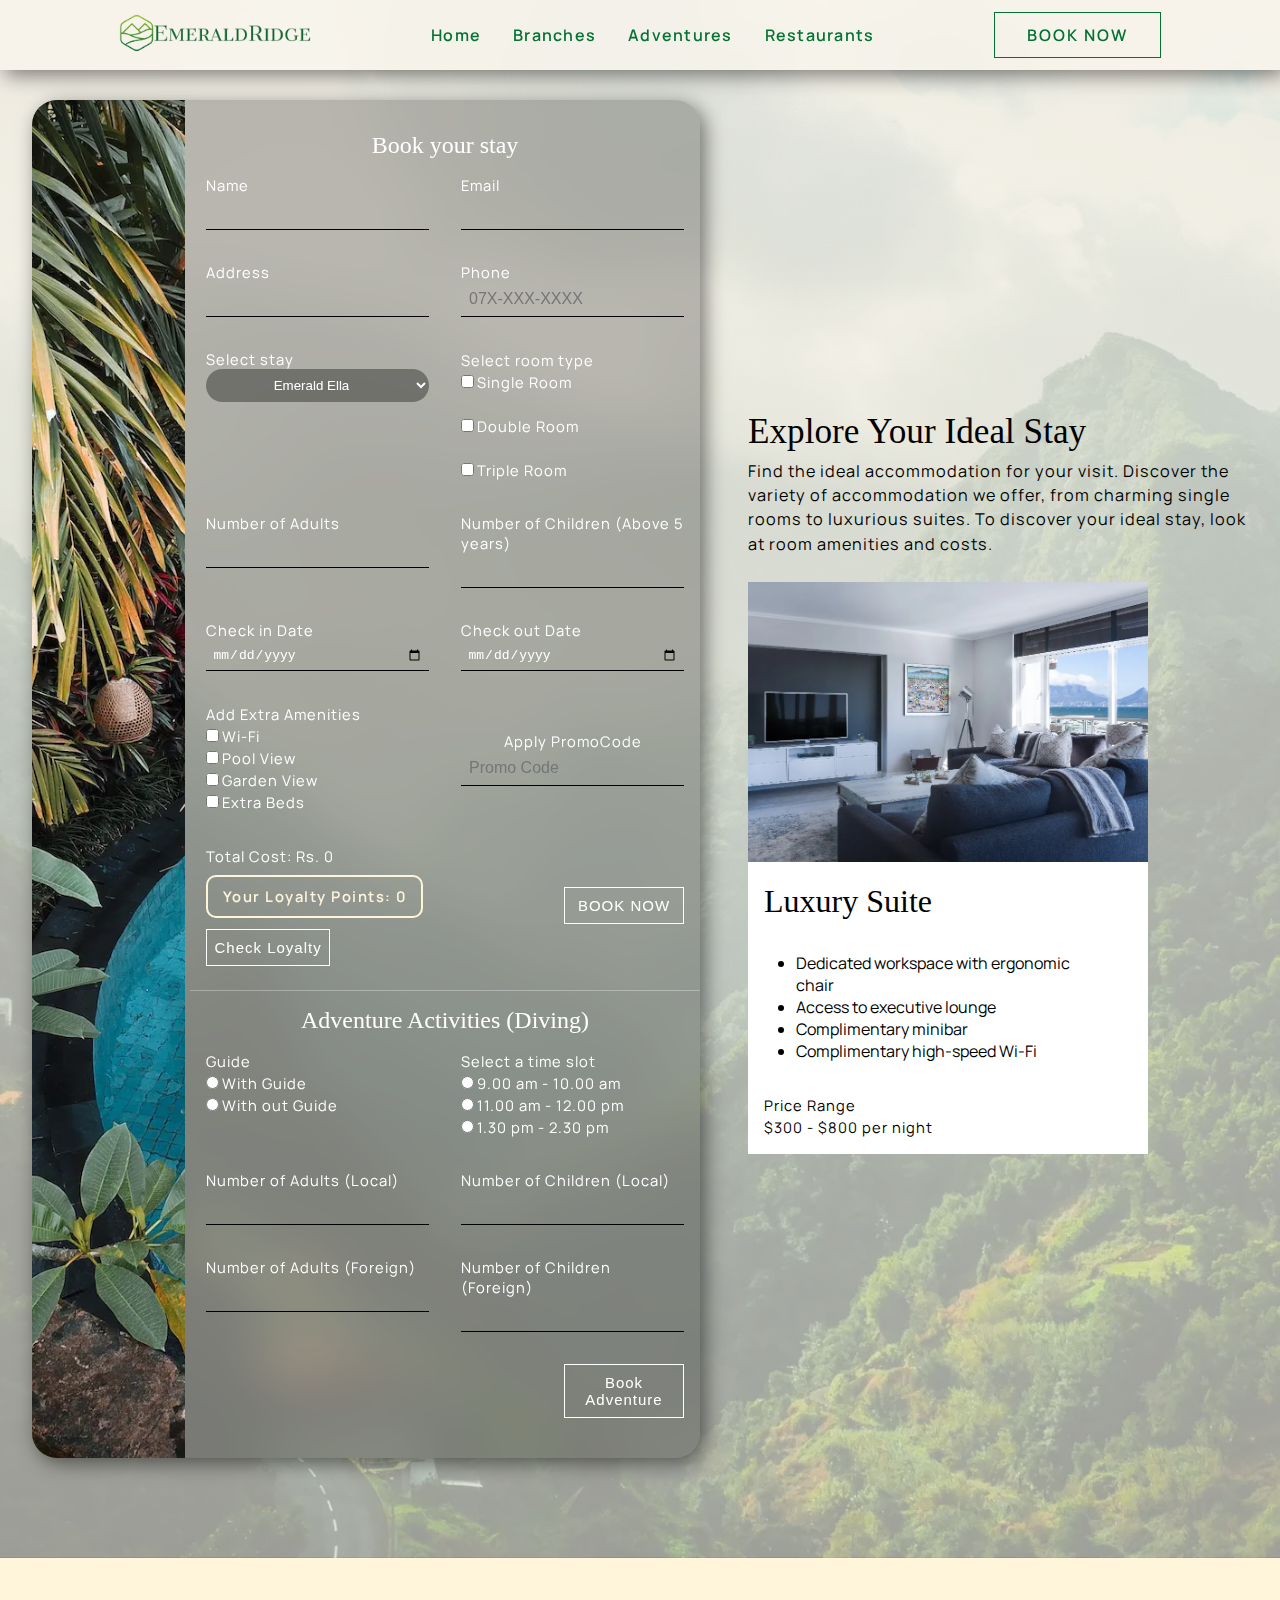
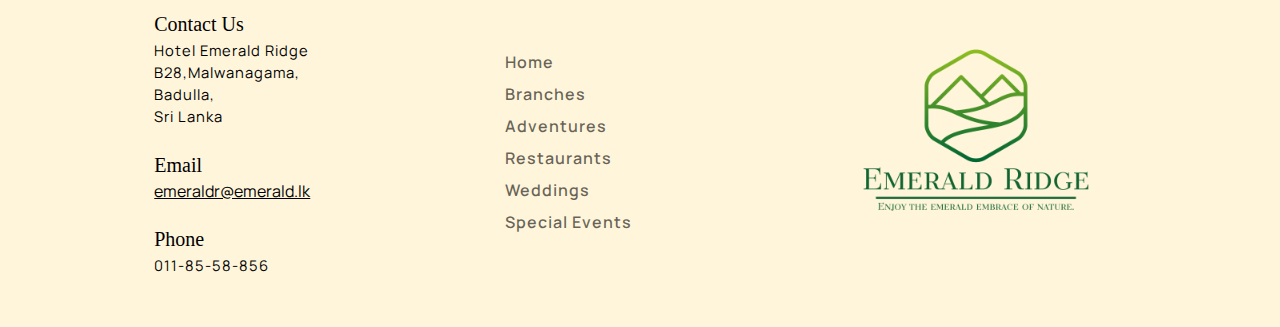
==== commit ce73c9dc: "updated booking css" ====
--- a/booking.html
+++ b/booking.html
@@ -24,6 +24,13 @@
     <link rel="preconnect" href="https://fonts.googleapis.com">
     <link rel="preconnect" href="https://fonts.gstatic.com" crossorigin>
     <link href="https://fonts.googleapis.com/css2?family=Manrope&display=swap" rel="stylesheet">
+
+    <!-- icons -->
+    <link rel="stylesheet" href="https://cdnjs.cloudflare.com/ajax/libs/font-awesome/6.4.2/css/all.min.css"
+        integrity="sha512-z3gLpd7yknf1YoNbCzqRKc4qyor8gaKU1qmn+CShxbuBusANI9QpRohGBreCFkKxLhei6S9CQXFEbbKuqLg0DA=="
+        crossorigin="anonymous" referrerpolicy="no-referrer" />
+
+    <script src="main.js" defer></script>
 </head>
 
 <body>
@@ -92,143 +99,184 @@
             </div>
 
             <div class="form_side">
-                <form>
+                <form id="booking_form">
                     <h3>Book your stay</h3>
                     <div class="room_booking">
 
                         <div class="input_box">
-                            <label for="name">Name</label>
-                            <input type="text" id="name" name="user-name" required>
-                        </div>
-
-                        <div class="input_box">
-                            <label for="mail">Email</label>
-                            <input type="email" id="mail" name="email" required>
+                            <label for="user_name">Name</label>
+                            <input type="text" id="user_name" required>
+                        </div>
+
+                        <div class="input_box">
+                            <label for="user_email">Email</label>
+                            <input type="email" id="user_email" required>
                         </div>
 
                         <div class="input_box">
                             <label for="address">Address</label>
-                            <input type="text" id="address" name="address">
+                            <input type="text" id="address">
                         </div>
 
                         <div class="input_box">
                             <label for="phone">Phone</label>
-                            <input type="tel" id="phone" name="Phone-number" placeholder="07X-XXX-XXXX" required>
+                            <input type="tel" id="phone" placeholder="07X-XXX-XXXX" required>
                         </div>
 
                         <div class="input_box">
                             <label for="stay">Select stay</label>
                             <select id="stay" name="stay">
-                                <option value="Ella">Emerald Ella</option>
-                                <option value="badulla">Emerald Badulla</option>
-                                <option value="Mathale">Emerald Mathale</option>
-                                <option value="Ella">Emerald Ella</option>
+                                <option value="Emerald Ella" selected>Emerald Ella</option>
+                                <option value="Emerald Badulla">Emerald Badulla</option>
+                                <option value="Emerald Haputhale">Emerald Haputhale</option>
+                                <option value="Emerald Mathale">Emerald Mathale</option>
                             </select>
                         </div>
 
                         <div class="input_box selection">
                             <p>Select room type</p>
-                            <input type="radio" id="single" name="room-type">
+                            <input type="checkbox" id="single" name="room_type" value="single">
                             <label for="single">Single Room</label>
-                            <br>
-                            <input type="radio" id="double" name="room-type">
+                            <div class="num-of-rooms num-single">
+                                <label for="single_room_num">Number of Single Rooms</label><br>
+                                <input type="number" id="single_room_num" min="0" value="0">
+                            </div>
+                            <br>
+                            <br>
+
+                            <input type="checkbox" id="double" name="room_type" value="double">
                             <label for="double">Double Room</label>
-                            <br>
-                            <input type="radio" id="family" name="room-type">
-                            <label for="family">Family Room</label>
-                        </div>
-
+                            <div class="num-of-rooms num-double">
+                                <label for="double_room_num">Number of Double Rooms</label><br>
+                                <input type="number" id="double_room_num" min="0">
+                            </div>
+                            <br>
+                            <br>
+
+                            <input type="checkbox" id="triple" name="room_type" value="triple">
+                            <label for="triple">Triple Room</label>
+                            <div class="num-of-rooms num-triple">
+                                <label for="triple_room_num">Number of Triple Rooms</label><br>
+                                <input type="number" id="triple_room_num" min="0" value="0">
+                            </div>
+                        </div>
+                        <!-- 
                         <div class="input_box">
                             <label for="room_count">Number of Rooms</label>
                             <input type="number" min="1" id="room_count" name="room-count" required>
-                        </div>
+                        </div> -->
 
                         <div class="input_box">
                             <label for="adult">Number of Adults</label>
-                            <input type="number" min="0" id="adult" name="adult-count">
-                        </div>
-
-                        <div class="input_box">
-                            <label for="kids">Number of Children</label>
-                            <input type="number" min="0" id="kids" name="kids-count">
+                            <input type="number" min="0" id="adult">
+                        </div>
+
+                        <div class="input_box">
+                            <label for="kids">Number of Children (Above 5 years)</label>
+                            <input type="number" min="0" id="kids">
                         </div>
 
                         <div class="input_box">
                             <label for="checkin">Check in Date</label>
-                            <input type="date" id="checkin" name="checkin" required>
+                            <input type="date" id="checkin" required>
                         </div>
 
                         <div class="input_box">
                             <label for="checkout">Check out Date</label>
-                            <input type="date" id="checkout" name="checkout" required>
+                            <input type="date" id="checkout" required>
                         </div>
 
                         <div class="input_box selection">
                             <p>Add Extra Amenities</p>
 
-                            <input type="checkbox" id="fridge" name="amenities">
-                            <label for="fridge">Mini-Fridge</label>
-                            <br>
-                            <input type="checkbox" id="gym" name="amenities">
-                            <label for="gym">Fitness Center</label>
-                            <br>
-                            <input type="checkbox" id="balcony" name="amenities">
-                            <label for="balcony">Private Balcony</label>
-                            <br>
-                            <input type="checkbox" id="entertainment" name="amenities">
-                            <label for="entertainment">TV</label>
-                            <br>
-                            <input type="checkbox" id="spa" name="amenities">
-                            <label for="spa">Spa Treatments</label>
-                        </div>
-
+                            <input type="checkbox" id="wifi" name="extra_req">
+                            <label for="wifi">Wi-Fi</label>
+                            <br>
+                            <input type="checkbox" id="pool_view" name="extra_req">
+                            <label for="pool_view">Pool View</label>
+                            <br>
+                            <input type="checkbox" id="garden_view" name="extra_req">
+                            <label for="garden_view">Garden View</label>
+                            <br>
+                            <input type="checkbox" id="extra_bed" name="extra_req" value="extraBed">
+                            <label for="extra_bed">Extra Beds</label>
+                            <div class="num-of-beds">
+                                <label for="num_of_beds">Number of Extra Beds</label><br>
+                                <input type="number" id="num_of_beds" min="0" value="0">
+                            </div>
+                            <br>
+                        </div>
+
+                        <div class="promocode input_box">
+                            <label for="promocode">Apply PromoCode</label>
+                            <input type="text" id="promocode" placeholder="Promo Code">
+                        </div>
+
+                    </div>
+
+                    <div class="form_buttons">
+                        <div>
+                            <p id="output"></p>
+                            <p id="loyaltyPoints"></p>
+                            <button type="button" id="loyaltyPointsCheck">Check Loyalty</button>
+                        </div>
+                        <button type="submit" id="book_now">BOOK NOW</button>
                     </div>
 
                     <div class="separator"></div>
 
-                    <h3>Adventure Activities</h3>
+                    <h3>Adventure Activities (Diving)</h3>
                     <div class="adventure_booking">
 
                         <div class="input_box selection">
-                            <p>Activities</p>
-
-                            <input type="checkbox" id="zipline" name="adventure_activity">
-                            <label for="zipline">Zip Line</label>
-                            <br>
-                            <input type="checkbox" id="camping" name="adventure_activity">
-                            <label for="camping">Camping</label>
-                            <br>
-                            <input type="checkbox" id="hiking" name="adventure_activity">
-                            <label for="hiking">Hiking</label>
+                            <p>Guide</p>
+                            <div>
+                                <input type="radio" name="guide" id="with_guide" value="withGuide">
+                                <label for="with_guide">With Guide</label>
+                            </div>
+                            <div>
+                                <input type="radio" name="guide" id="non_guide" value="withoutGuide">
+                                <label for="non_guide">With out Guide</label>
+                            </div>
                         </div>
 
                         <div class="input_box selection">
                             <p>Select a time slot</p>
                             <input type="radio" id="morning" name="time">
-                            <label for="morning">9.00 am - 11.00 am</label>
+                            <label for="morning">9.00 am - 10.00 am</label>
                             <br>
                             <input type="radio" id="afternoon" name="time">
-                            <label for="afternoon">11.00 am - 1.30 pm</label>
+                            <label for="afternoon">11.00 am - 12.00 pm</label>
                             <br>
                             <input type="radio" id="evening" name="time">
-                            <label for="evening">1.30 pm - 4.00 pm</label>
-                        </div>
-
-                        <div class="input_box">
-                            <label for="adventure-adult">Number of Adults</label>
-                            <input type="number" min="0" id="adventure-adult" name="adult-count">
-                        </div>
-
-                        <div class="input_box">
-                            <label for="adventure-kids">Number of Children</label>
-                            <input type="number" min="0" id="adventure-kids" name="kids-count">
+                            <label for="evening">1.30 pm - 2.30 pm</label>
+                        </div>
+
+                        <div class="input_box">
+                            <label for="adv_local_adults">Number of Adults (Local)</label>
+                            <input type="number" min="0" id="adv_local_adults" name="adult-count">
+                        </div>
+
+                        <div class="input_box">
+                            <label for="adv_local_kids">Number of Children (Local)</label>
+                            <input type="number" min="0" id="adv_local_kids" name="kids-count">
+                        </div>
+
+                        <div class="input_box">
+                            <label for="adv_foreign_adults">Number of Adults (Foreign)</label>
+                            <input type="number" min="0" id="adv_foreign_adults" name="kids-count">
+                        </div>
+
+                        <div class="input_box">
+                            <label for="adv_foreign_kids">Number of Children (Foreign)</label>
+                            <input type="number" min="0" id="adv_foreign_kids" name="kids-count">
                         </div>
 
                     </div>
 
                     <div class="form_buttons">
-                        <button type="reset">Clear All</button>
-                        <button type="submit">BOOK NOW</button>
+                        <p id="advCost"></p>
+                        <button type="button" id="adv_booking">Book Adventure</button>
                     </div>
                 </form>
             </div>
@@ -315,6 +363,140 @@
 
     </main>
 
+    <div id="bluredBackground" class="bluredBackground hideBackgroundBlur"></div>
+
+    <div id="hotelConfirm" class="hotel_confirmation popupHidden">
+        <div class="confirmation_wrap">
+            <div class="check-mark"><i class="fa-solid fa-check"></i></div>
+            <div id="hotelClose" class="close">Close</div>
+            <div class="booking-date">
+                <p><span>Emerald Ella</span> is reserved for you</p>
+                <div class="show-date">
+                    <i class="fa-regular fa-calendar-days"></i>
+                    <span>2023/15/15</span> - <span>2023/15/15</span>
+                </div>
+            </div>
+            <div class="booking-summary">
+                <div>
+                    <p>Name</p>
+                    <p>Dilanka</p>
+                </div>
+                <div>
+                    <p>Adults</p>
+                    <p>15</p>
+                </div>
+                <div>
+                    <p>Kids</p>
+                    <p>2</p>
+                </div>
+                <div>
+                    <p>Rooms</p>
+                    <p>15</p>
+                </div>
+            </div>
+            <div class="booking-total">
+                <div>
+                    <p></span>Single Room</span> x 2</p>
+                    <p>Rs. <span>50000</span></p>
+                </div>
+                <div>
+                    <p></span>Single Room</span> x 2</p>
+                    <p>Rs. <span>50000</span></p>
+                </div>
+                <div>
+                    <p></span>Single Room</span> x 2</p>
+                    <p>Rs. <span>50000</span></p>
+                </div>
+                <div>
+                    <p></span>Wi-Fi</span></p>
+                    <p><span>Free</span></p>
+                </div>
+                <div>
+                    <p>Discount </span>"Promo123"</span></p>
+                    <p>- Rs. <span>520</span></p>
+                </div>
+                <div class="separator"></div>
+                <div class="total">
+                    <p>Total</p>
+                    <p id="total">Rs. 750000</p>
+                </div>
+                <div class="separator"></div>
+                <div>
+                    <p>Earned Loyalty Points: <span>25</span></p>
+                </div>
+            </div>
+            <div class="booking-thankyou">
+                <p>Thank you for Choosing us!</p>
+            </div>
+        </div>
+    </div>
+
+    <div id="advConfirm" class="hotel_confirmation popupHidden">
+        <div class="confirmation_wrap">
+            <div class="check-mark"><i class="fa-solid fa-check"></i></div>
+            <div class="booking-date adv-booking">
+                <p>Thanks for booking our diving adventure!</p>
+                <div class="show-date">
+                    <span>Get ready for an amazing underwater adventure!</span>
+                    <br><br>
+                    <i class="fa-regular fa-clock"></i>
+                    <span>9.00 am - 10.00am</span>
+                </div>
+            </div>
+            <div class="booking-total">
+                <div>
+                    <p></span>Local Adults</span> x 2</p>
+                    <p>Rs. <span>50000</span></p>
+                </div>
+                <div>
+                    <p></span>Local Kids</span> x 2</p>
+                    <p>Rs. <span>50000</span></p>
+                </div>
+                <div>
+                    <p></span>Foreign Adults</Address></span> x 2</p>
+                    <p>Rs. <span>50000</span></p>
+                </div>
+                <div>
+                    <p></span>Foreign Kids</Address></span> x 2</p>
+                    <p>Rs. <span>50000</span></p>
+                </div>
+                <div>
+                    <p></span>Guide for Adults</span> x 2</p>
+                    <p>Rs. <span>50000</span></p>
+                </div>
+                <div>
+                    <p></span>Guide for Kids</span> x 2</p>
+                    <p>Rs. <span>50000</span></p>
+                </div>
+                <div class="separator"></div>
+                <div class="total">
+                    <p>Total</p>
+                    <p id="total">Rs. 750000</p>
+                </div>
+            </div>
+            <div class="done-button">
+                <button type="button" id="done">Done</button>
+            </div>
+        </div>
+    </div>
+
+    <div id="popupLol" class="loyaltywindow popupHidden">
+        <div class="loyaltywindow-wrapper">
+            <div class="star">
+                <i class="fa-solid fa-star"></i>
+            </div>
+            <div class="loyaltypointText">
+                <p>You will be earned <span>80</span> loyalty Points from this reservation</p>
+                <p>Your total loyalty points will be <span>180</span> points</p>
+            </div>
+            <div class="availablePonitsBox">
+                <p id="pointsAvailable">100</p>
+                <p>Available Points</p>
+            </div>
+            <i class="fa-solid fa-xmark" id="loyaltyClose"></i>
+        </div>
+    </div>
+    <!-- popupShow -->
     <footer>
         <section class="footer_text">
             <h3>Contact Us</h3>
--- a/main_styles.css
+++ b/main_styles.css
@@ -88,6 +88,7 @@
     letter-spacing: 2px;
     padding: .7em 2em;
     transition: all .5s;
+    cursor: pointer;
 }
 
 .booknow_button:hover {
@@ -873,17 +874,18 @@
 .form_buttons {
     display: flex;
     justify-content: space-between;
+    align-items: center;
     padding: 1em 1em .5em;
 }
 
 .form_buttons button {
     width: 120px;
-    padding: .6em 0;
+    padding: .6em .5em;
     border: 1px solid #fff;
     color: #fff;
     outline: none;
-    font-size: .9em;
-    font-weight: 600;
+    font-size: 15px;
+    cursor: pointer;
     letter-spacing: 1px;
     background: none;
     transition: all .5s;
@@ -927,6 +929,48 @@
     text-align: center;
 }
 
+.num-of-rooms, .num-of-beds {
+    display: none;
+    /* width: 50%; */
+    padding-top: .5em;
+    padding-left: 1em;
+}
+
+.num-of-rooms input,
+.num-of-beds input {
+    width: 70px;
+}
+
+#single:checked~.num-single{
+    display: block;
+}
+#double:checked~.num-double{
+    display: block;
+}
+#triple:checked~.num-triple{
+    display: block;
+}
+
+#extra_bed:checked~.num-of-beds {
+    display: block;
+}
+
+.promocode {
+    display: flex;
+    justify-content: center;
+    align-items: center;
+}
+
+#loyaltyPoints {
+    padding: .6em 1em;
+    margin-top: .5em;
+    border: 2px solid var(--main-theme);
+    border-radius: 10px;
+    color: var(--main-theme);
+    font-weight: 600;
+    letter-spacing: 1.5px;
+}
+
 .adventure_booking,
 .room_booking {
     display: grid;
@@ -1456,4 +1500,270 @@
     .booking_main {
         padding: 100px .5em;
     }
+}
+
+
+
+/* Boooking Confermation */
+.hotel_confirmation {
+    height: 100vh;
+    width: 100%;
+    position: fixed;
+    left: 0;
+    top: 0;
+    display: flex;
+    justify-content: center;
+    align-items: center;
+    /* background: rgb(0, 0, 0, .3); */
+    transition: .5s all ease-in-out;
+    z-index: 2;
+}
+
+.confirmation_wrap {
+    position: absolute;
+    background-color: #fefefa;
+    width: 100%;
+    margin: 1em;
+    max-width: 500px;
+    border-radius: 10px;
+    box-shadow: 5px 5px 25px rgb(0, 0, 0, .3);
+}
+
+.booking-date {
+    text-align: center;
+    padding: 0 0 1em;
+}
+
+.booking-date p {
+    font-size: 1.5em;
+    padding: .2em 0;
+}
+
+.booking-summary {
+    display: flex;
+    justify-content: space-around;
+    text-align: left;
+    padding: 1em;
+    border-top: 1px solid var(--main-brand-color);
+    border-bottom: 1px solid var(--main-brand-color);
+    background: #fffaf0;
+}
+
+.booking-summary > div p:nth-child(1){
+    color: rgb(0, 0, 0, .55);
+    font-size: .85em;
+}
+
+.booking-total {
+    padding: 1.4em 1em;
+}
+
+.booking-total > div {
+    display: flex;
+    justify-content: space-between;
+    margin: .5em 0;
+    align-items: center;
+}
+
+.booking-total .separator {
+    background: rgb(0, 0, 0, .3);
+    width: 100%;
+    overflow: hidden;
+}
+
+.booking-thankyou {
+    background: var(--main-brand-color);
+    text-align: center;
+    padding: 1em 0;
+    color: var(--main-background-color);
+    border-radius: 0 0 10px 10px;
+    box-shadow: 0px -10px 50px rgb(0, 0, 0, .2);
+}
+
+.booking-thankyou p {
+    font-size: 1.2em;
+    letter-spacing: 1.5px;
+}
+
+.close {
+    position: relative;
+    left: 100%;
+    display: inline-block;
+    transform: translate(-100%);
+    padding: .7em;
+    cursor: pointer;
+}
+
+.check-mark {
+    background: var(--main-brand-color);
+    display: flex;
+    justify-content: center;
+    align-items: center;
+    border-radius: 50%;
+    height: 70px;
+    width: 70px;
+    position: absolute;
+    left: 50%;
+    transform: translate(-50%, -50%);
+    box-shadow: 1px 1px 15px rgb(0, 0, 0, .3);
+}
+
+.check-mark i {
+    color: #fff;
+    font-size: 2em;
+}
+
+#total {
+    font-size: 1.5em;
+}
+
+/* adv confirmation */
+
+.adv-booking {
+    padding: 2.5em 2em 1em;
+    border-bottom: 1px solid rgb(0, 0, 0, .6);
+}
+
+.done-button {
+    padding: 0 1em 1em;
+    text-align: center;
+}
+
+#done {
+    background-color: #27ae60;
+    border-radius: 8px;
+    border-style: none;
+    box-shadow: 0 0 15px rgb(0, 0, 0, .4);
+    color: #fff;
+    cursor: pointer;
+    font-family: 'Segoe UI', Tahoma, Geneva, Verdana, sans-serif;
+    font-size: 16px;
+    font-weight: 600;
+    padding: .5em 3em;
+    transition: all .3s;
+}
+
+#done:hover {
+    background: #1e8449;
+}
+
+#done:active {
+    transform: translateY(-1px) scale(0.99);
+}
+
+#loyaltyPointsCheck {
+    margin-top: .7em;
+    width: auto;
+}
+
+
+/* Loyalty window pop up */
+
+.loyaltywindow {
+    height: 100vh;
+    width: 100%;
+    /* background-color: rgb(0, 0, 0, .3); */
+    position: fixed;
+    left: 0;
+    top: 0;
+    display: flex;
+    justify-content: center;
+    align-items: center;
+    z-index: 2;
+    transition: .5s all ease-in-out;
+}
+
+.loyaltywindow-wrapper {
+    position: absolute;
+    background-color: #eceae5;
+    width: 100%;
+    padding: 1em;
+    margin: 1em;
+    max-width: 500px;
+    border-radius: 10px;
+    box-shadow: 5px 5px 25px rgb(0, 0, 0, .3);
+    display: flex;
+    flex-direction: column;
+    justify-content: center;
+    align-items: center;
+}
+
+.star {
+    margin: 2em;
+    width: 70px;
+    height: 70px;
+    background: #fdcc0d;
+    border-radius: 50%;
+    display: flex;
+    justify-content: center;
+    align-items: center;
+    box-shadow: 0 0 25px rgb(0, 0, 0, .3);
+}
+
+.star i {
+    font-size: 2.3em;
+    color: #faf6ed;
+}
+
+.loyaltypointText {
+    text-align: center;
+}
+
+.loyaltypointText p:nth-child(1) {
+    font-size: 1.5em;
+}
+
+#loyaltyClose {
+    position: absolute;
+    top: 0%;
+    right: 0%;
+    padding: .5em;
+    font-size: 1.5em;
+    cursor: pointer;
+}
+
+.availablePonitsBox {
+    margin-top: 1em;
+    height: 90px;
+    width: 150px;
+    background: #fff;
+    /* text-align: center; */
+    display: flex;
+    flex-direction: column;
+    justify-content: flex-end;
+    align-items: center;
+    gap: .4em;
+    padding: .5em 0;
+    border-radius: 10px;
+}
+
+#pointsAvailable {
+    font-size: 1.5em;
+}
+
+.popupHidden {
+    transform: translateY(100%) scale(0);
+}   
+
+.popupShow {
+    transform: none;
+}
+
+.bluredBackground {
+    height: 100vh;
+    width: 100vw;
+    position: fixed;
+    top: 0;
+    left: 0;
+    z-index: 1;
+    background: rgb(0, 0, 0, .5);
+    backdrop-filter: blur(10px);
+}
+
+.hideBackgroundBlur {
+    display: none;
+}
+
+.showBackgroundBlur {
+    display: block;
 }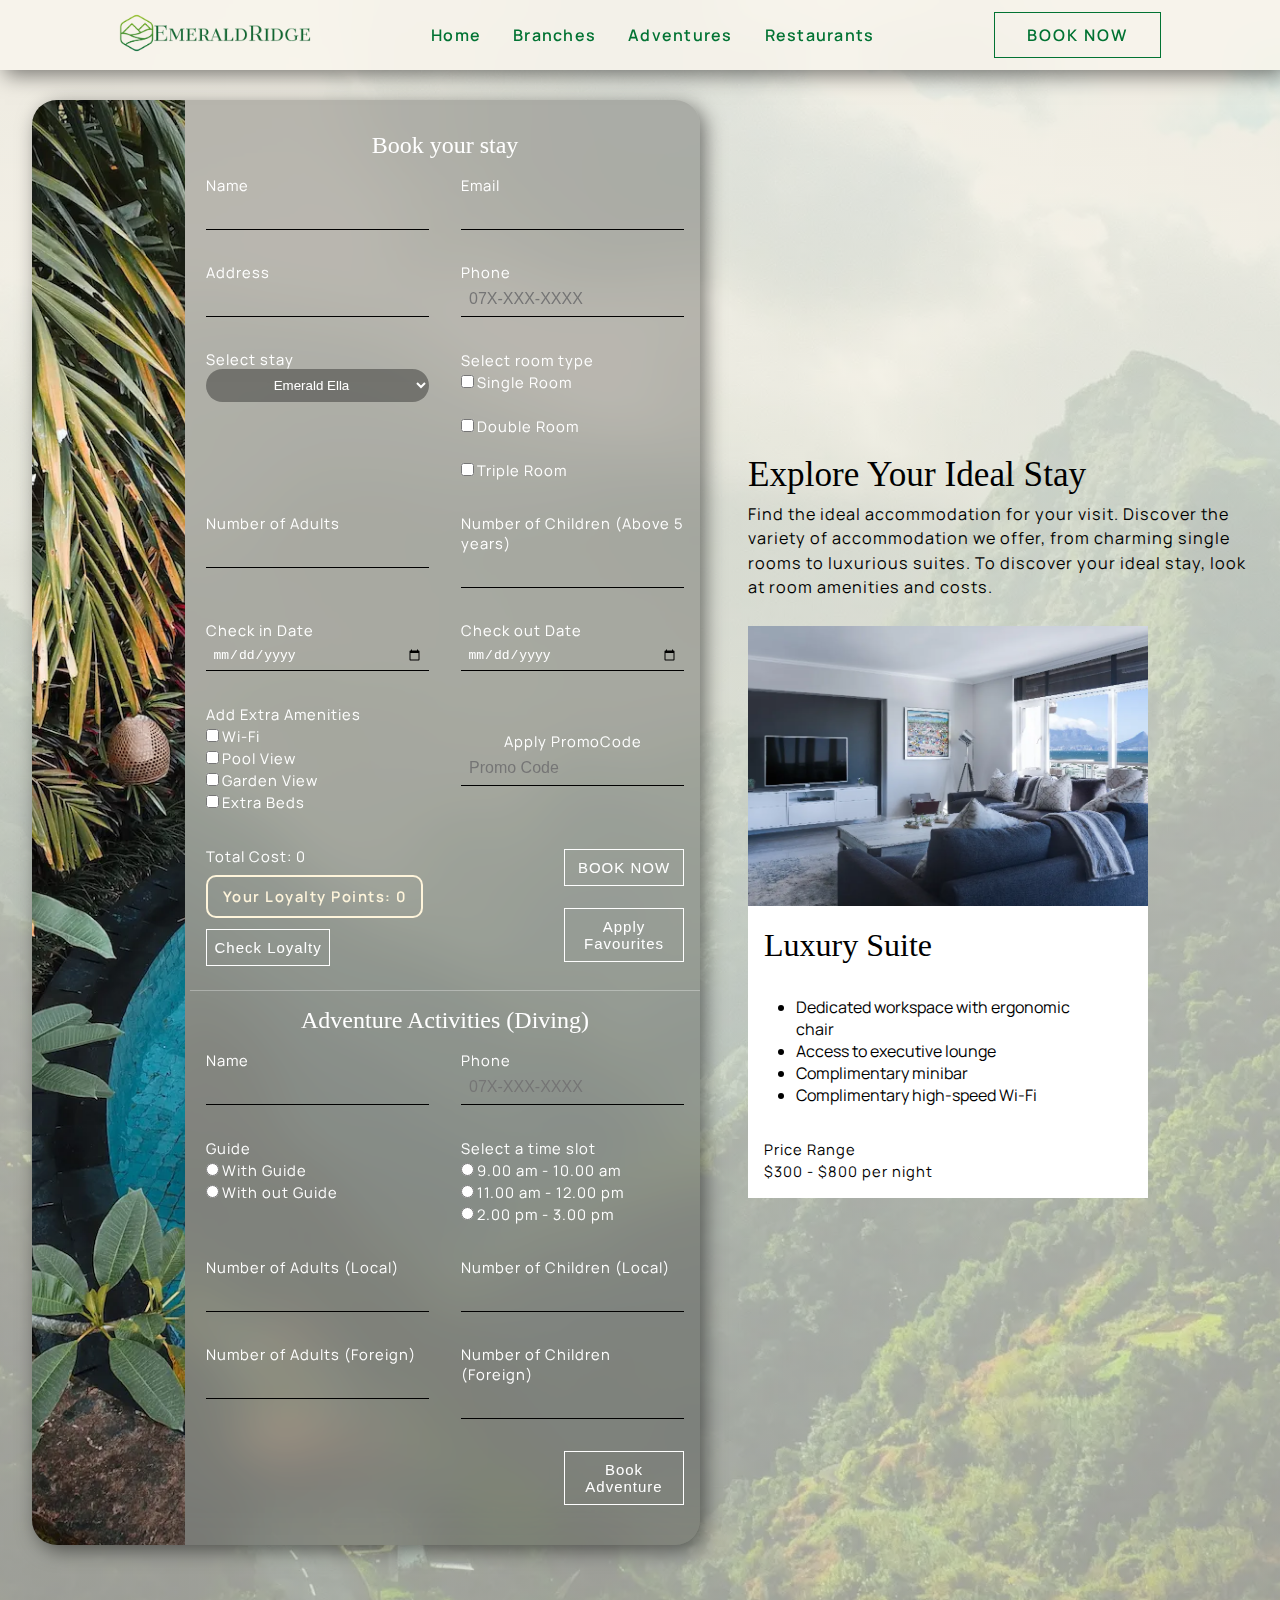
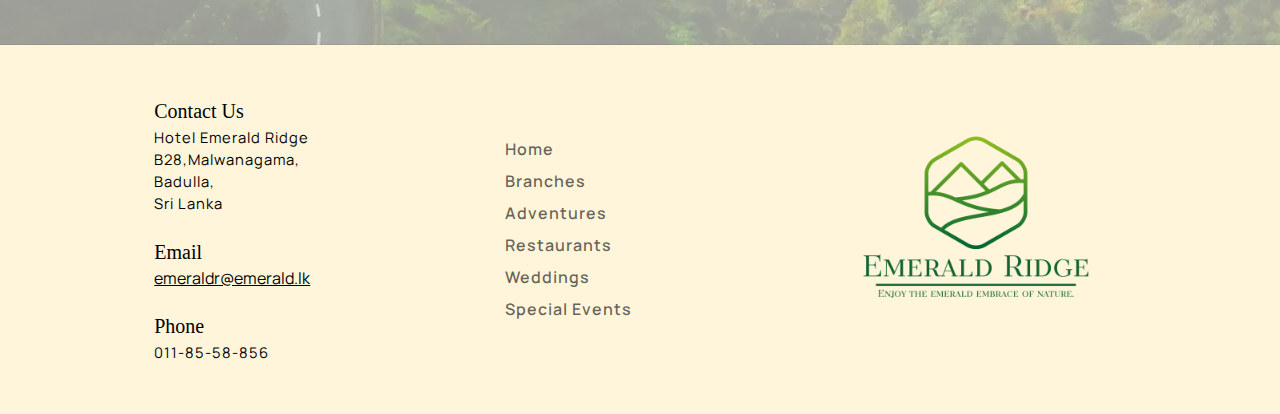
==== commit da060612: "hotel booking update" ====
--- a/booking.html
+++ b/booking.html
@@ -30,7 +30,8 @@
         integrity="sha512-z3gLpd7yknf1YoNbCzqRKc4qyor8gaKU1qmn+CShxbuBusANI9QpRohGBreCFkKxLhei6S9CQXFEbbKuqLg0DA=="
         crossorigin="anonymous" referrerpolicy="no-referrer" />
 
-    <script src="main.js" defer></script>
+    <!-- <script src="main.js" defer></script> -->
+    <script src="script.js" defer></script>
 </head>
 
 <body>
@@ -125,8 +126,8 @@
 
                         <div class="input_box">
                             <label for="stay">Select stay</label>
-                            <select id="stay" name="stay">
-                                <option value="Emerald Ella" selected>Emerald Ella</option>
+                            <select id="stay">
+                                <option value="Emerald Ella">Emerald Ella</option>
                                 <option value="Emerald Badulla">Emerald Badulla</option>
                                 <option value="Emerald Haputhale">Emerald Haputhale</option>
                                 <option value="Emerald Mathale">Emerald Mathale</option>
@@ -148,7 +149,7 @@
                             <label for="double">Double Room</label>
                             <div class="num-of-rooms num-double">
                                 <label for="double_room_num">Number of Double Rooms</label><br>
-                                <input type="number" id="double_room_num" min="0">
+                                <input type="number" id="double_room_num" min="0" value="0">
                             </div>
                             <br>
                             <br>
@@ -160,11 +161,6 @@
                                 <input type="number" id="triple_room_num" min="0" value="0">
                             </div>
                         </div>
-                        <!-- 
-                        <div class="input_box">
-                            <label for="room_count">Number of Rooms</label>
-                            <input type="number" min="1" id="room_count" name="room-count" required>
-                        </div> -->
 
                         <div class="input_box">
                             <label for="adult">Number of Adults</label>
@@ -189,13 +185,13 @@
                         <div class="input_box selection">
                             <p>Add Extra Amenities</p>
 
-                            <input type="checkbox" id="wifi" name="extra_req">
+                            <input type="checkbox" id="wifi" name="extra_req" value="wifi">
                             <label for="wifi">Wi-Fi</label>
                             <br>
-                            <input type="checkbox" id="pool_view" name="extra_req">
+                            <input type="checkbox" id="pool_view" name="extra_req" value="poolView">
                             <label for="pool_view">Pool View</label>
                             <br>
-                            <input type="checkbox" id="garden_view" name="extra_req">
+                            <input type="checkbox" id="garden_view" name="extra_req" value="gardenView">
                             <label for="garden_view">Garden View</label>
                             <br>
                             <input type="checkbox" id="extra_bed" name="extra_req" value="extraBed">
@@ -216,17 +212,34 @@
 
                     <div class="form_buttons">
                         <div>
-                            <p id="output"></p>
-                            <p id="loyaltyPoints"></p>
+                            <p>Total Cost: <span id="outputTotal"></span></p>
+                            <p class="loyalty">Your Loyalty Points: <span id="loyaltyPoints"></span></p>
                             <button type="button" id="loyaltyPointsCheck">Check Loyalty</button>
                         </div>
-                        <button type="submit" id="book_now">BOOK NOW</button>
+                        <div>
+                            <button type="submit" id="book_now">BOOK NOW</button><br><br>
+                            <button type="button" id="applyFav">Apply Favourites</button>
+                        </div>
                     </div>
 
                     <div class="separator"></div>
 
                     <h3>Adventure Activities (Diving)</h3>
                     <div class="adventure_booking">
+
+                        <!--  -->
+                        
+                        <div class="input_box">
+                            <label for="advBookingName">Name</label>
+                            <input type="text" id="advBookingName" required>
+                        </div>
+
+                        <div class="input_box">
+                            <label for="advBookingPhone">Phone</label>
+                            <input type="tel" min="0" id="advBookingPhone" placeholder="07X-XXX-XXXX" required>
+                        </div>
+
+                        <!--  -->
 
                         <div class="input_box selection">
                             <p>Guide</p>
@@ -242,34 +255,34 @@
 
                         <div class="input_box selection">
                             <p>Select a time slot</p>
-                            <input type="radio" id="morning" name="time">
-                            <label for="morning">9.00 am - 10.00 am</label>
-                            <br>
-                            <input type="radio" id="afternoon" name="time">
-                            <label for="afternoon">11.00 am - 12.00 pm</label>
-                            <br>
-                            <input type="radio" id="evening" name="time">
-                            <label for="evening">1.30 pm - 2.30 pm</label>
+                            <input type="radio" name="time" value="9to10" id="time1">
+                            <label for="time1">9.00 am - 10.00 am</label>
+                            <br>
+                            <input type="radio" name="time" value="11to12" id="time2">
+                            <label for="time2">11.00 am - 12.00 pm</label>
+                            <br>
+                            <input type="radio" name="time" value="2to3" id="time3">
+                            <label for="time3">2.00 pm - 3.00 pm</label>
                         </div>
 
                         <div class="input_box">
                             <label for="adv_local_adults">Number of Adults (Local)</label>
-                            <input type="number" min="0" id="adv_local_adults" name="adult-count">
+                            <input type="number" min="0" id="adv_local_adults">
                         </div>
 
                         <div class="input_box">
                             <label for="adv_local_kids">Number of Children (Local)</label>
-                            <input type="number" min="0" id="adv_local_kids" name="kids-count">
+                            <input type="number" min="0" id="adv_local_kids">
                         </div>
 
                         <div class="input_box">
                             <label for="adv_foreign_adults">Number of Adults (Foreign)</label>
-                            <input type="number" min="0" id="adv_foreign_adults" name="kids-count">
+                            <input type="number" min="0" id="adv_foreign_adults">
                         </div>
 
                         <div class="input_box">
                             <label for="adv_foreign_kids">Number of Children (Foreign)</label>
-                            <input type="number" min="0" id="adv_foreign_kids" name="kids-count">
+                            <input type="number" min="0" id="adv_foreign_kids">
                         </div>
 
                     </div>
@@ -363,66 +376,51 @@
 
     </main>
 
-    <div id="bluredBackground" class="bluredBackground hideBackgroundBlur"></div>
-
-    <div id="hotelConfirm" class="hotel_confirmation popupHidden">
+    <div id="bluredBackground"></div>
+
+    <div id="hotelConfirm">
         <div class="confirmation_wrap">
             <div class="check-mark"><i class="fa-solid fa-check"></i></div>
-            <div id="hotelClose" class="close">Close</div>
+            <i class="fa-solid fa-xmark close" id="hotelClose"></i>
+
             <div class="booking-date">
-                <p><span>Emerald Ella</span> is reserved for you</p>
+                <p><span id="hotelNameOutput"></span> is reserved for you</p>
                 <div class="show-date">
                     <i class="fa-regular fa-calendar-days"></i>
-                    <span>2023/15/15</span> - <span>2023/15/15</span>
+                    <span id="checkInDateOutput"></span> - <span id="checkOutDateOutput"></span>
                 </div>
             </div>
             <div class="booking-summary">
                 <div>
                     <p>Name</p>
-                    <p>Dilanka</p>
+                    <p id="outputName"></p>
                 </div>
                 <div>
                     <p>Adults</p>
-                    <p>15</p>
+                    <p id="outputAdults"></p>
                 </div>
                 <div>
                     <p>Kids</p>
-                    <p>2</p>
+                    <p id="outputKids"></p>
                 </div>
                 <div>
                     <p>Rooms</p>
-                    <p>15</p>
-                </div>
-            </div>
-            <div class="booking-total">
-                <div>
-                    <p></span>Single Room</span> x 2</p>
-                    <p>Rs. <span>50000</span></p>
-                </div>
-                <div>
-                    <p></span>Single Room</span> x 2</p>
-                    <p>Rs. <span>50000</span></p>
-                </div>
-                <div>
-                    <p></span>Single Room</span> x 2</p>
-                    <p>Rs. <span>50000</span></p>
-                </div>
-                <div>
-                    <p></span>Wi-Fi</span></p>
-                    <p><span>Free</span></p>
-                </div>
-                <div>
-                    <p>Discount </span>"Promo123"</span></p>
-                    <p>- Rs. <span>520</span></p>
+                    <p id="outputRooms"></p>
+                </div>
+            </div>
+            <div class="booking-total favbtnPadding">
+                <div class="outText" id="outputSummary">
+
                 </div>
                 <div class="separator"></div>
                 <div class="total">
                     <p>Total</p>
-                    <p id="total">Rs. 750000</p>
+                    <p id="hotelTotal"></p>
                 </div>
                 <div class="separator"></div>
                 <div>
-                    <p>Earned Loyalty Points: <span>25</span></p>
+                    <p>Earned Loyalty Points: <span id="loyaltyPointsOutput"></span></p>
+                    <button type="button" id="addToFav">Add to favourites <i class="fa-solid fa-heart"></i></button>
                 </div>
             </div>
             <div class="booking-thankyou">
@@ -431,7 +429,7 @@
         </div>
     </div>
 
-    <div id="advConfirm" class="hotel_confirmation popupHidden">
+    <div id="advConfirm">
         <div class="confirmation_wrap">
             <div class="check-mark"><i class="fa-solid fa-check"></i></div>
             <div class="booking-date adv-booking">
@@ -440,38 +438,17 @@
                     <span>Get ready for an amazing underwater adventure!</span>
                     <br><br>
                     <i class="fa-regular fa-clock"></i>
-                    <span>9.00 am - 10.00am</span>
+                    <span id="timeSlotOutput"></span>
                 </div>
             </div>
             <div class="booking-total">
-                <div>
-                    <p></span>Local Adults</span> x 2</p>
-                    <p>Rs. <span>50000</span></p>
-                </div>
-                <div>
-                    <p></span>Local Kids</span> x 2</p>
-                    <p>Rs. <span>50000</span></p>
-                </div>
-                <div>
-                    <p></span>Foreign Adults</Address></span> x 2</p>
-                    <p>Rs. <span>50000</span></p>
-                </div>
-                <div>
-                    <p></span>Foreign Kids</Address></span> x 2</p>
-                    <p>Rs. <span>50000</span></p>
-                </div>
-                <div>
-                    <p></span>Guide for Adults</span> x 2</p>
-                    <p>Rs. <span>50000</span></p>
-                </div>
-                <div>
-                    <p></span>Guide for Kids</span> x 2</p>
-                    <p>Rs. <span>50000</span></p>
+                <div class="outText" id="advOutputSummary">
+
                 </div>
                 <div class="separator"></div>
                 <div class="total">
                     <p>Total</p>
-                    <p id="total">Rs. 750000</p>
+                    <p id="advTotalOutput"></p>
                 </div>
             </div>
             <div class="done-button">
@@ -480,23 +457,23 @@
         </div>
     </div>
 
-    <div id="popupLol" class="loyaltywindow popupHidden">
+    <div id="popupLoyalty" class="loyaltywindow">
         <div class="loyaltywindow-wrapper">
             <div class="star">
                 <i class="fa-solid fa-star"></i>
             </div>
             <div class="loyaltypointText">
-                <p>You will be earned <span>80</span> loyalty Points from this reservation</p>
-                <p>Your total loyalty points will be <span>180</span> points</p>
+                <p>You will be rewarded by <span id="loyaltyPointsToearn"></span> loyalty Points from this reservation</p>
+                <p>Your total loyalty points will be <span id="totalLoyaltyPoints"></span> points</p>
             </div>
             <div class="availablePonitsBox">
-                <p id="pointsAvailable">100</p>
+                <p id="pointsAvailable"></p>
                 <p>Available Points</p>
             </div>
             <i class="fa-solid fa-xmark" id="loyaltyClose"></i>
         </div>
     </div>
-    <!-- popupShow -->
+
     <footer>
         <section class="footer_text">
             <h3>Contact Us</h3>
--- a/main_styles.css
+++ b/main_styles.css
@@ -961,7 +961,7 @@
     align-items: center;
 }
 
-#loyaltyPoints {
+.loyalty {
     padding: .6em 1em;
     margin-top: .5em;
     border: 2px solid var(--main-theme);
@@ -1505,7 +1505,7 @@
 
 
 /* Boooking Confermation */
-.hotel_confirmation {
+#hotelConfirm, #advConfirm {
     height: 100vh;
     width: 100%;
     position: fixed;
@@ -1514,7 +1514,7 @@
     display: flex;
     justify-content: center;
     align-items: center;
-    /* background: rgb(0, 0, 0, .3); */
+    transform: translateY(100%) scale(0);
     transition: .5s all ease-in-out;
     z-index: 2;
 }
@@ -1558,11 +1558,13 @@
     padding: 1.4em 1em;
 }
 
-.booking-total > div {
+.booking-total > div:not(:first-child), 
+.outText > div {
     display: flex;
     justify-content: space-between;
     margin: .5em 0;
     align-items: center;
+    gap: 1em;
 }
 
 .booking-total .separator {
@@ -1588,10 +1590,13 @@
 .close {
     position: relative;
     left: 100%;
-    display: inline-block;
     transform: translate(-100%);
-    padding: .7em;
     cursor: pointer;
+}
+
+#hotelClose {
+    padding: .5em;
+    font-size: 1.5em;
 }
 
 .check-mark {
@@ -1613,7 +1618,7 @@
     font-size: 2em;
 }
 
-#total {
+#hotelTotal, #advTotalOutput {
     font-size: 1.5em;
 }
 
@@ -1629,7 +1634,7 @@
     text-align: center;
 }
 
-#done {
+#done, #addToFav {
     background-color: #27ae60;
     border-radius: 8px;
     border-style: none;
@@ -1647,7 +1652,26 @@
     background: #1e8449;
 }
 
-#done:active {
+#addToFav {
+    background: rgba(255, 31,113, 1);
+    padding: .3em 1.5em;
+}
+
+#addToFav i {
+    transition: all .2s cubic-bezier(0.215, 0.610, 0.355, 1);
+}
+
+#addToFav:active i {
+    text-shadow: 0 0 10px rgb(0, 0, 0, .3);
+    transform: translateY(-15px) scale(1.7);
+}
+
+#addToFav:hover {
+    background: rgb(237, 39, 111);
+    box-shadow: 0 0 20px rgb(237, 39, 111, .5);
+}
+
+#done:active, #addToFav:active {
     transform: translateY(-1px) scale(0.99);
 }
 
@@ -1656,13 +1680,15 @@
     width: auto;
 }
 
+.favbtnPadding div:last-child {
+    padding-top: .7em;
+}
 
 /* Loyalty window pop up */
 
-.loyaltywindow {
+#popupLoyalty {
     height: 100vh;
     width: 100%;
-    /* background-color: rgb(0, 0, 0, .3); */
     position: fixed;
     left: 0;
     top: 0;
@@ -1670,7 +1696,8 @@
     justify-content: center;
     align-items: center;
     z-index: 2;
-    transition: .5s all ease-in-out;
+    transform: translateY(100%) scale(0);
+    transition: .5s all cubic-bezier(0.25, 0.46, 0.45, 0.94);
 }
 
 .loyaltywindow-wrapper {
@@ -1727,7 +1754,6 @@
     height: 90px;
     width: 150px;
     background: #fff;
-    /* text-align: center; */
     display: flex;
     flex-direction: column;
     justify-content: flex-end;
@@ -1741,15 +1767,7 @@
     font-size: 1.5em;
 }
 
-.popupHidden {
-    transform: translateY(100%) scale(0);
-}   
-
-.popupShow {
-    transform: none;
-}
-
-.bluredBackground {
+#bluredBackground {
     height: 100vh;
     width: 100vw;
     position: fixed;
@@ -1758,12 +1776,10 @@
     z-index: 1;
     background: rgb(0, 0, 0, .5);
     backdrop-filter: blur(10px);
-}
-
-.hideBackgroundBlur {
     display: none;
 }
 
-.showBackgroundBlur {
-    display: block;
+#hotelNameOutput,
+#loyaltyPointsToearn {
+    border-bottom: 3px solid var(--main-brand-color);
 }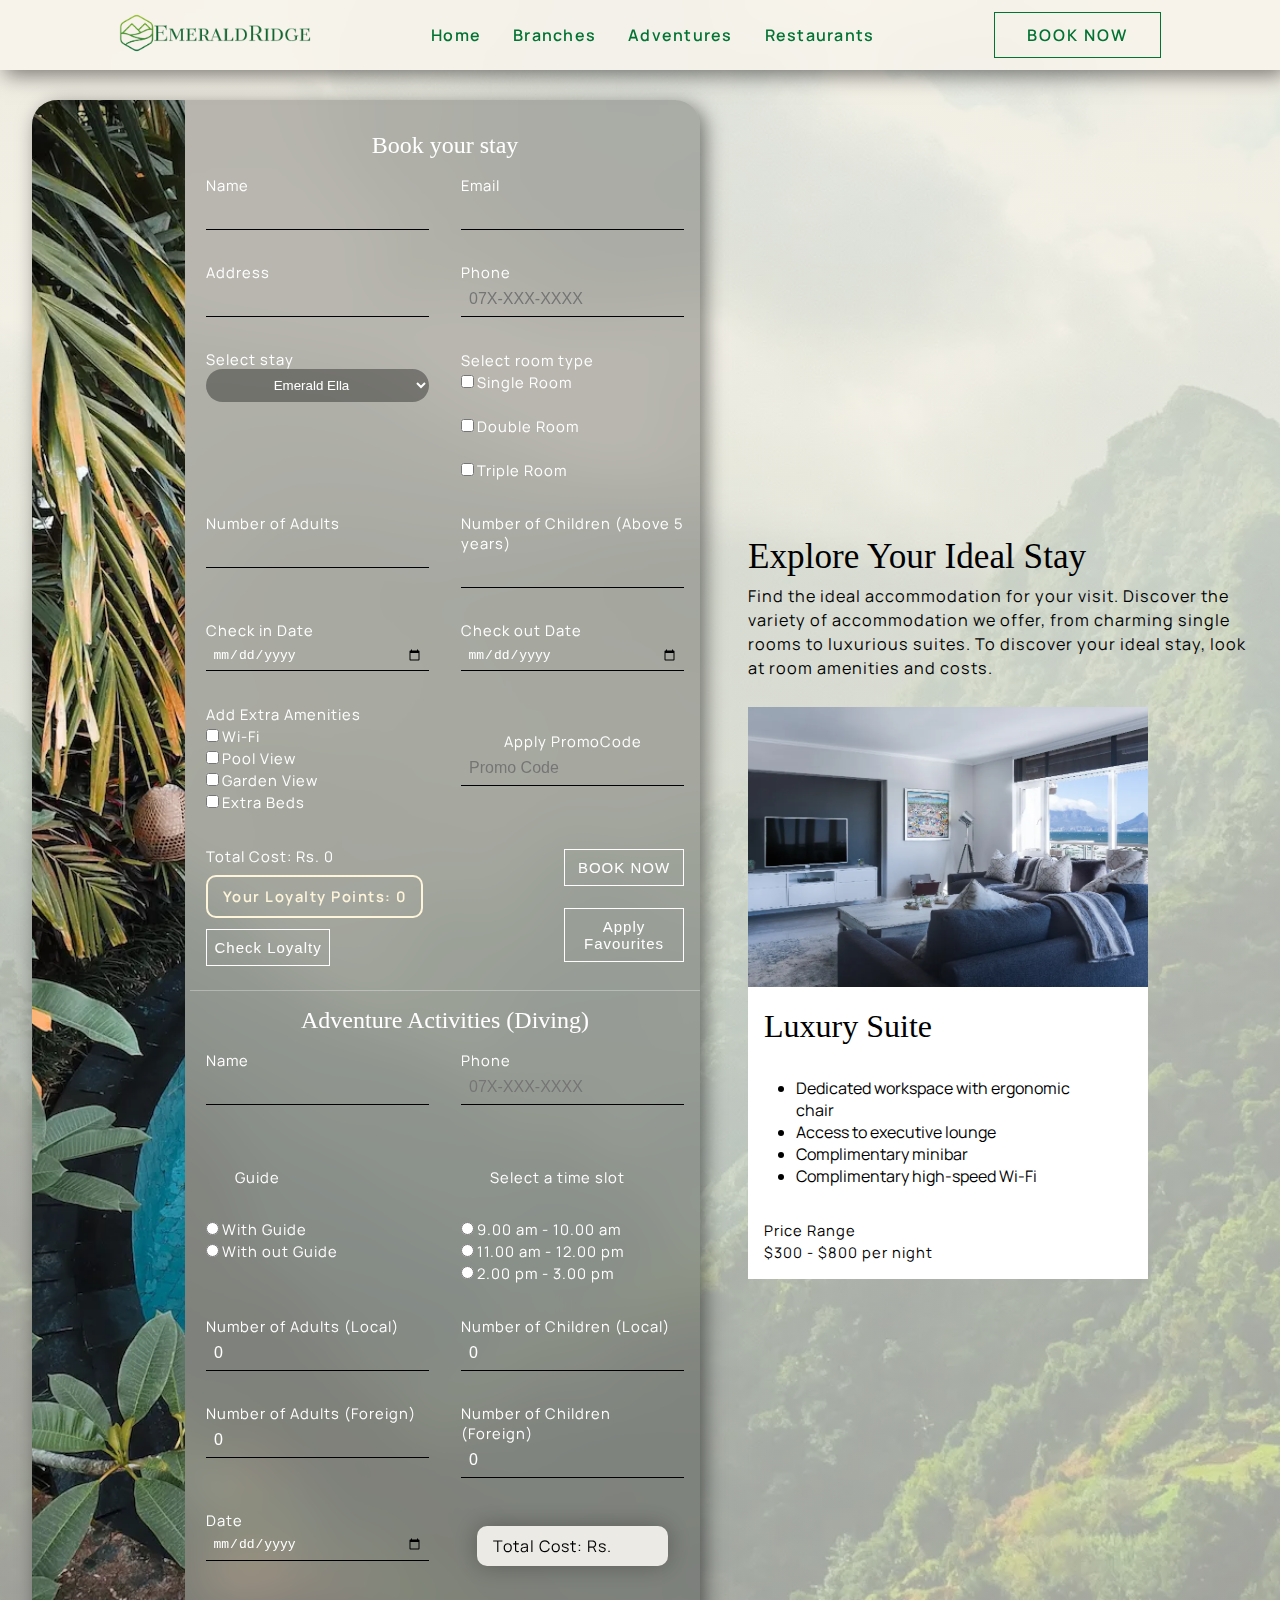
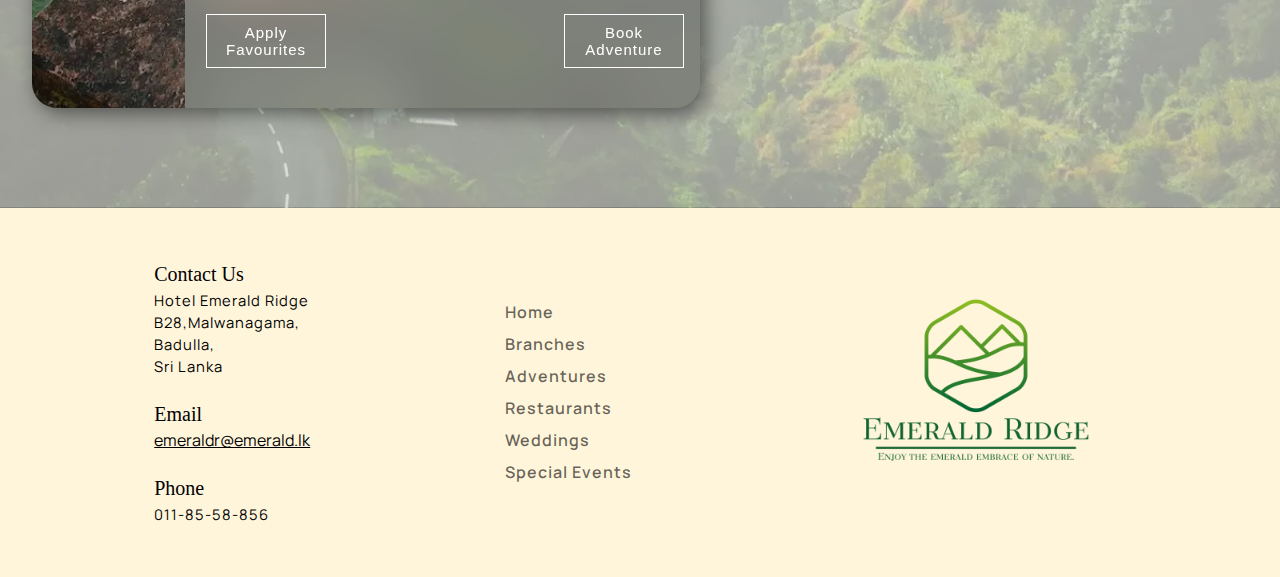
==== commit d11d99cb: "update booking page js" ====
--- a/booking.html
+++ b/booking.html
@@ -212,7 +212,7 @@
 
                     <div class="form_buttons">
                         <div>
-                            <p>Total Cost: <span id="outputTotal"></span></p>
+                            <p>Total Cost: Rs. <span id="outputTotal"></span></p>
                             <p class="loyalty">Your Loyalty Points: <span id="loyaltyPoints"></span></p>
                             <button type="button" id="loyaltyPointsCheck">Check Loyalty</button>
                         </div>
@@ -223,12 +223,11 @@
                     </div>
 
                     <div class="separator"></div>
-
+                </form>
+                <form id="advBooking_form">
                     <h3>Adventure Activities (Diving)</h3>
                     <div class="adventure_booking">
 
-                        <!--  -->
-                        
                         <div class="input_box">
                             <label for="advBookingName">Name</label>
                             <input type="text" id="advBookingName" required>
@@ -238,8 +237,6 @@
                             <label for="advBookingPhone">Phone</label>
                             <input type="tel" min="0" id="advBookingPhone" placeholder="07X-XXX-XXXX" required>
                         </div>
-
-                        <!--  -->
 
                         <div class="input_box selection">
                             <p>Guide</p>
@@ -267,29 +264,39 @@
 
                         <div class="input_box">
                             <label for="adv_local_adults">Number of Adults (Local)</label>
-                            <input type="number" min="0" id="adv_local_adults">
+                            <input type="number" min="0" id="adv_local_adults" value="0">
                         </div>
 
                         <div class="input_box">
                             <label for="adv_local_kids">Number of Children (Local)</label>
-                            <input type="number" min="0" id="adv_local_kids">
+                            <input type="number" min="0" id="adv_local_kids" value="0">
                         </div>
 
                         <div class="input_box">
                             <label for="adv_foreign_adults">Number of Adults (Foreign)</label>
-                            <input type="number" min="0" id="adv_foreign_adults">
+                            <input type="number" min="0" id="adv_foreign_adults" value="0">
                         </div>
 
                         <div class="input_box">
                             <label for="adv_foreign_kids">Number of Children (Foreign)</label>
-                            <input type="number" min="0" id="adv_foreign_kids">
-                        </div>
-
+                            <input type="number" min="0" id="adv_foreign_kids" value="0">
+                        </div>
+
+                        <div class="input_box">
+                            <label for="advDate">Date</label>
+                            <input type="date" id="advDate">
+                        </div>
+
+                        <p class="advCost">Total Cost: Rs. <span id="advCost"></span></p>
                     </div>
 
                     <div class="form_buttons">
-                        <p id="advCost"></p>
-                        <button type="button" id="adv_booking">Book Adventure</button>
+                        <div>
+                            <button type="button" id="advApplyFav">Apply Favourites</button>
+                        </div>
+                        <div>
+                            <button type="button" id="adv_booking">Book Adventure</button>
+                        </div>
                     </div>
                 </form>
             </div>
@@ -420,7 +427,8 @@
                 <div class="separator"></div>
                 <div>
                     <p>Earned Loyalty Points: <span id="loyaltyPointsOutput"></span></p>
-                    <button type="button" id="addToFav">Add to favourites <i class="fa-solid fa-heart"></i></button>
+                    <button type="button" id="addToFav" class="addtofavBtn">Add to favourites <i
+                            class="fa-solid fa-heart"></i></button>
                 </div>
             </div>
             <div class="booking-thankyou">
@@ -439,6 +447,11 @@
                     <br><br>
                     <i class="fa-regular fa-clock"></i>
                     <span id="timeSlotOutput"></span>
+                    <i class="fa-regular fa-calendar-days"></i>
+                    <span id="advDateOutput"></span>
+                    <br>
+                    <br>
+                    <span id="advCustomerName"></span>
                 </div>
             </div>
             <div class="booking-total">
@@ -452,6 +465,8 @@
                 </div>
             </div>
             <div class="done-button">
+                <button type="button" id="addToFavAdv" class="addtofavBtn">Add to favourites <i
+                        class="fa-solid fa-heart"></i></button>
                 <button type="button" id="done">Done</button>
             </div>
         </div>
@@ -463,7 +478,8 @@
                 <i class="fa-solid fa-star"></i>
             </div>
             <div class="loyaltypointText">
-                <p>You will be rewarded by <span id="loyaltyPointsToearn"></span> loyalty Points from this reservation</p>
+                <p>You will be rewarded by <span id="loyaltyPointsToearn"></span> loyalty Points from this reservation
+                </p>
                 <p>Your total loyalty points will be <span id="totalLoyaltyPoints"></span> points</p>
             </div>
             <div class="availablePonitsBox">
--- a/main_styles.css
+++ b/main_styles.css
@@ -929,7 +929,8 @@
     text-align: center;
 }
 
-.num-of-rooms, .num-of-beds {
+.num-of-rooms,
+.num-of-beds {
     display: none;
     /* width: 50%; */
     padding-top: .5em;
@@ -941,13 +942,15 @@
     width: 70px;
 }
 
-#single:checked~.num-single{
+#single:checked~.num-single {
     display: block;
 }
-#double:checked~.num-double{
+
+#double:checked~.num-double {
     display: block;
 }
-#triple:checked~.num-triple{
+
+#triple:checked~.num-triple {
     display: block;
 }
 
@@ -985,6 +988,7 @@
     background: none;
     color: #fff;
     padding: .5em;
+    cursor: pointer;
     font-size: 1em;
 }
 
@@ -1086,6 +1090,7 @@
     .table_section {
         width: 100%;
     }
+
     footer {
         padding-bottom: 5em;
     }
@@ -1505,7 +1510,8 @@
 
 
 /* Boooking Confermation */
-#hotelConfirm, #advConfirm {
+#hotelConfirm,
+#advConfirm {
     height: 100vh;
     width: 100%;
     position: fixed;
@@ -1549,7 +1555,7 @@
     background: #fffaf0;
 }
 
-.booking-summary > div p:nth-child(1){
+.booking-summary>div p:nth-child(1) {
     color: rgb(0, 0, 0, .55);
     font-size: .85em;
 }
@@ -1558,8 +1564,8 @@
     padding: 1.4em 1em;
 }
 
-.booking-total > div:not(:first-child), 
-.outText > div {
+.booking-total>div:not(:first-child),
+.outText>div {
     display: flex;
     justify-content: space-between;
     margin: .5em 0;
@@ -1618,7 +1624,8 @@
     font-size: 2em;
 }
 
-#hotelTotal, #advTotalOutput {
+#hotelTotal,
+#advTotalOutput {
     font-size: 1.5em;
 }
 
@@ -1632,9 +1639,14 @@
 .done-button {
     padding: 0 1em 1em;
     text-align: center;
-}
-
-#done, #addToFav {
+    display: flex;
+    justify-content: space-between;
+    flex-wrap: wrap;
+    gap: 1em;
+}
+
+#done,
+.addtofavBtn {
     background-color: #27ae60;
     border-radius: 8px;
     border-style: none;
@@ -1644,7 +1656,7 @@
     font-family: 'Segoe UI', Tahoma, Geneva, Verdana, sans-serif;
     font-size: 16px;
     font-weight: 600;
-    padding: .5em 3em;
+    padding: .3em 3em;
     transition: all .3s;
 }
 
@@ -1652,26 +1664,27 @@
     background: #1e8449;
 }
 
-#addToFav {
-    background: rgba(255, 31,113, 1);
+.addtofavBtn {
+    background: rgba(255, 31, 113, 1);
     padding: .3em 1.5em;
 }
 
-#addToFav i {
+.addtofavBtn i {
     transition: all .2s cubic-bezier(0.215, 0.610, 0.355, 1);
 }
 
-#addToFav:active i {
+.addtofavBtn:active i {
     text-shadow: 0 0 10px rgb(0, 0, 0, .3);
     transform: translateY(-15px) scale(1.7);
 }
 
-#addToFav:hover {
+.addtofavBtn:hover {
     background: rgb(237, 39, 111);
     box-shadow: 0 0 20px rgb(237, 39, 111, .5);
 }
 
-#done:active, #addToFav:active {
+#done:active,
+.addtofavBtn:active {
     transform: translateY(-1px) scale(0.99);
 }
 
@@ -1782,4 +1795,18 @@
 #hotelNameOutput,
 #loyaltyPointsToearn {
     border-bottom: 3px solid var(--main-brand-color);
+}
+
+.adventure_booking p {
+    margin: 2em;
+}
+.advCost {
+    margin: 1em 0;
+    color: #000;
+    background: #eceae5;
+    gap: 0.4em;
+    padding: 0.5em 1em;
+    font-size: 16px;
+    border-radius: 10px;
+    box-shadow: 0 0 25px rgb(0, 0, 0, .3);
 }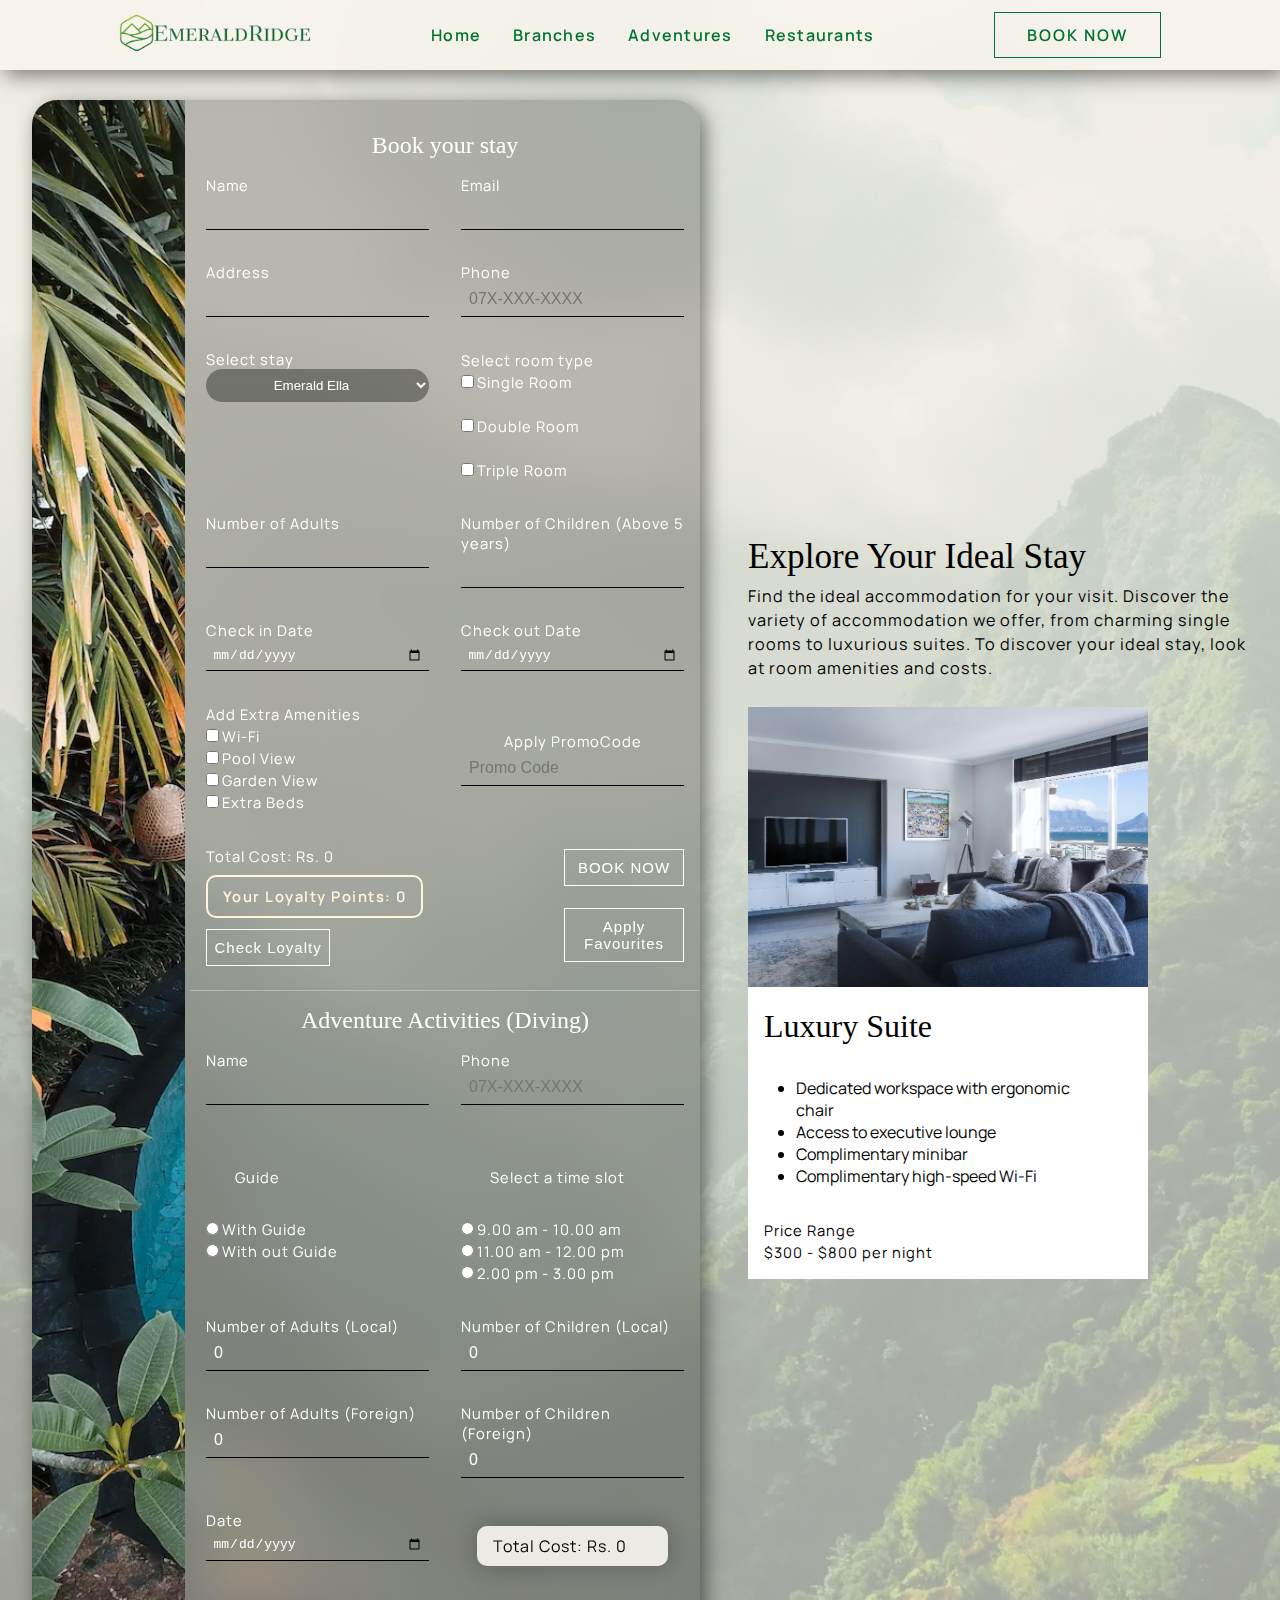
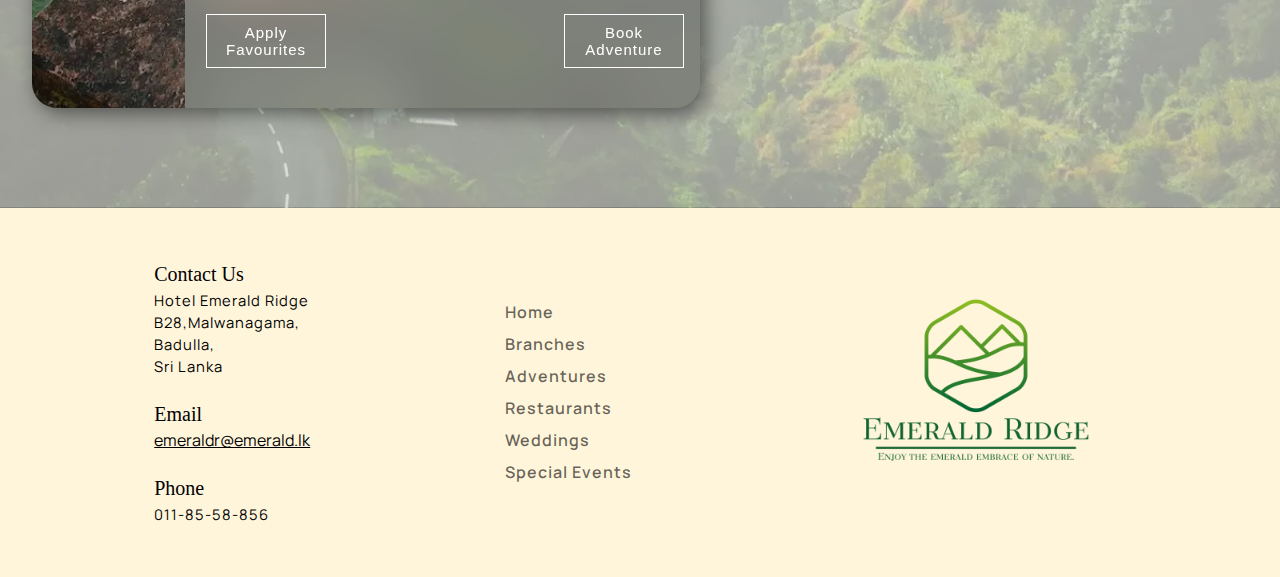
==== commit 0b5463ec: "update booking page" ====
--- a/booking.html
+++ b/booking.html
@@ -30,8 +30,8 @@
         integrity="sha512-z3gLpd7yknf1YoNbCzqRKc4qyor8gaKU1qmn+CShxbuBusANI9QpRohGBreCFkKxLhei6S9CQXFEbbKuqLg0DA=="
         crossorigin="anonymous" referrerpolicy="no-referrer" />
 
-    <!-- <script src="main.js" defer></script> -->
-    <script src="script.js" defer></script>
+    <script src="scripts/script.js" defer></script>
+    
 </head>
 
 <body>
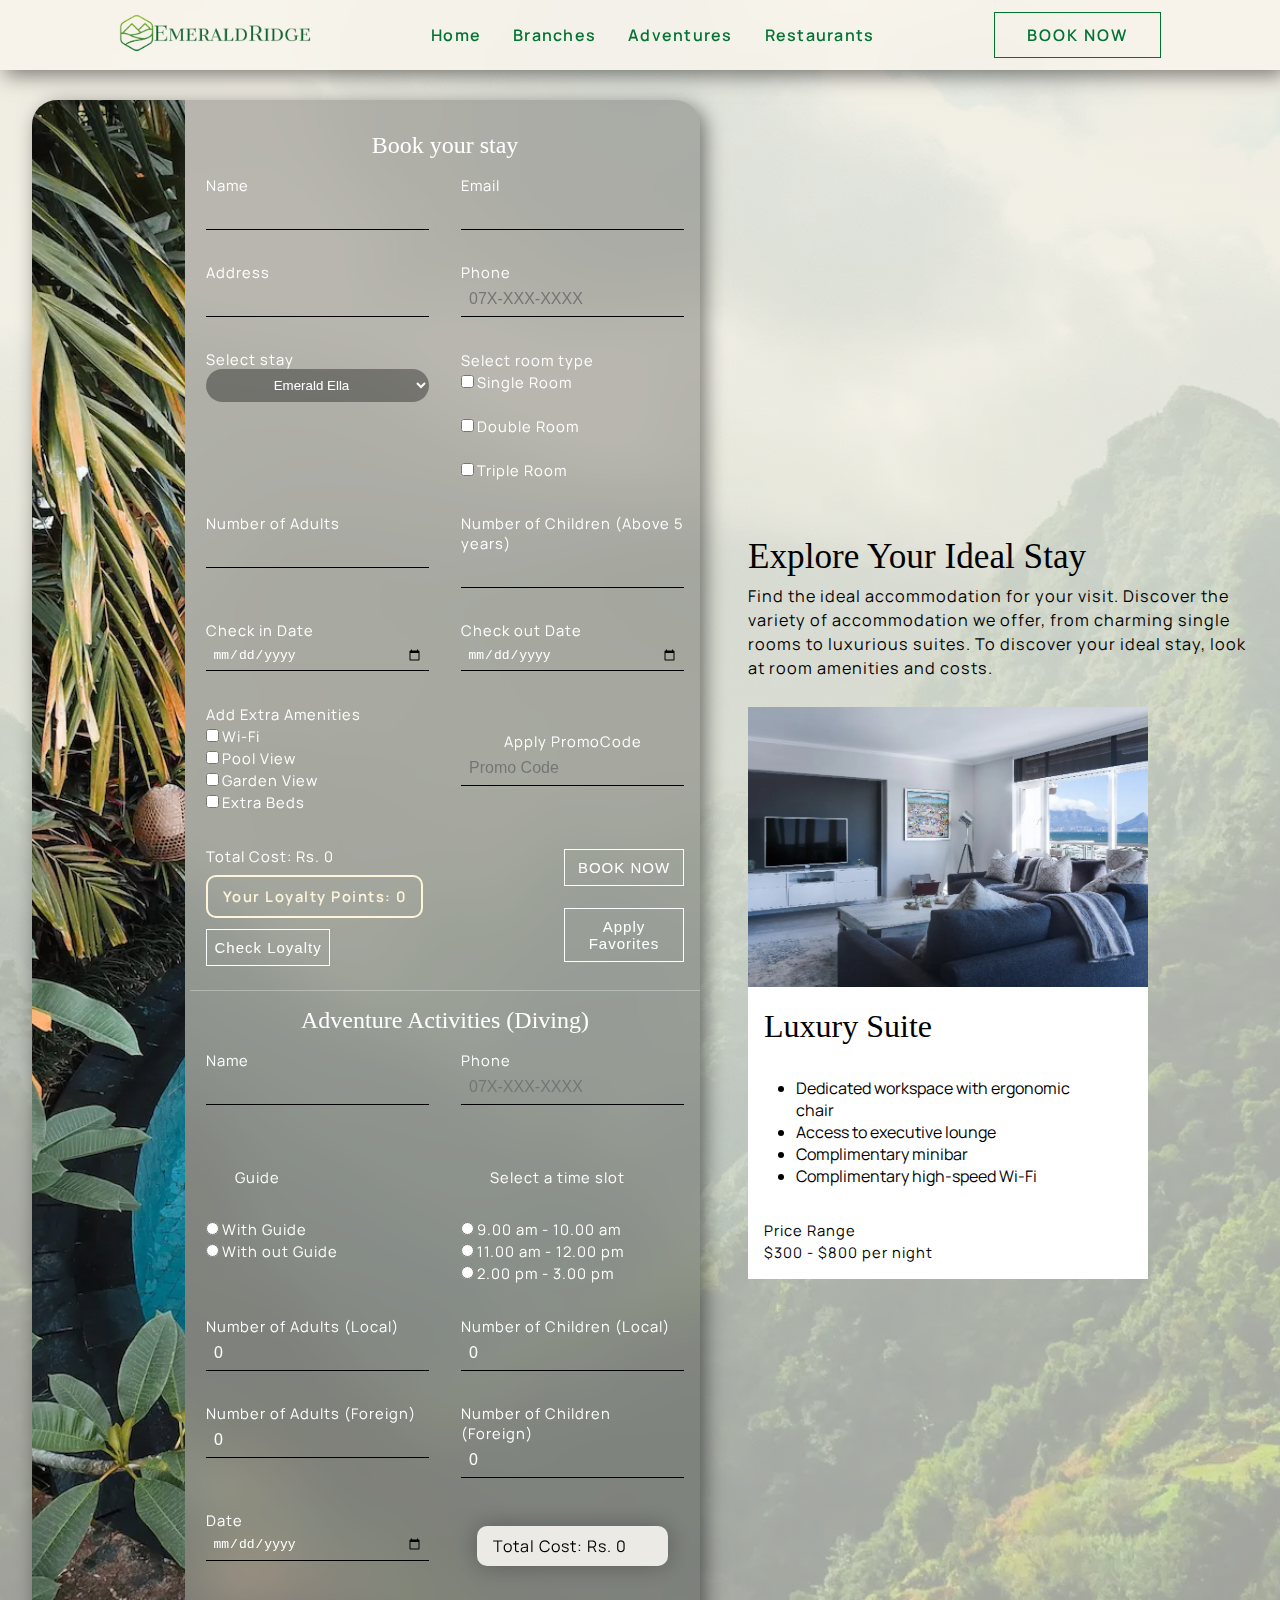
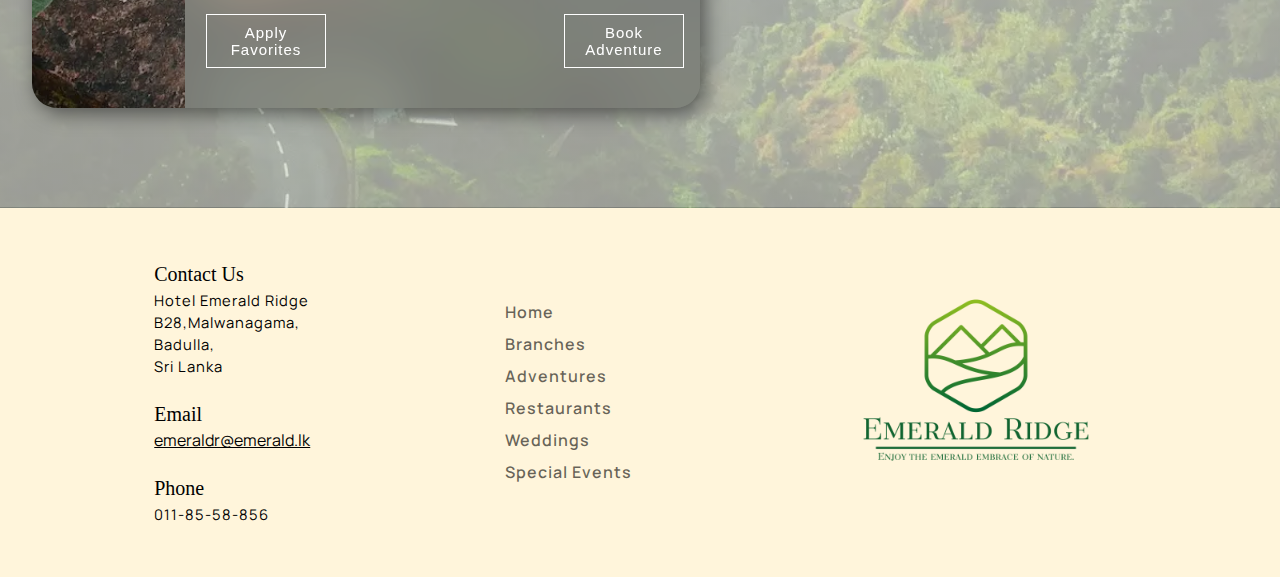
==== commit 6a31787e: "update booking page" ====
--- a/booking.html
+++ b/booking.html
@@ -218,7 +218,7 @@
                         </div>
                         <div>
                             <button type="submit" id="book_now">BOOK NOW</button><br><br>
-                            <button type="button" id="applyFav">Apply Favourites</button>
+                            <button type="button" id="applyFav">Apply Favorites</button>
                         </div>
                     </div>
 
@@ -292,7 +292,7 @@
 
                     <div class="form_buttons">
                         <div>
-                            <button type="button" id="advApplyFav">Apply Favourites</button>
+                            <button type="button" id="advApplyFav">Apply Favorites</button>
                         </div>
                         <div>
                             <button type="button" id="adv_booking">Book Adventure</button>
@@ -427,7 +427,7 @@
                 <div class="separator"></div>
                 <div>
                     <p>Earned Loyalty Points: <span id="loyaltyPointsOutput"></span></p>
-                    <button type="button" id="addToFav" class="addtofavBtn">Add to favourites <i
+                    <button type="button" id="addToFav" class="addtofavBtn">Add to favorites <i
                             class="fa-solid fa-heart"></i></button>
                 </div>
             </div>
@@ -465,7 +465,7 @@
                 </div>
             </div>
             <div class="done-button">
-                <button type="button" id="addToFavAdv" class="addtofavBtn">Add to favourites <i
+                <button type="button" id="addToFavAdv" class="addtofavBtn">Add to favorites <i
                         class="fa-solid fa-heart"></i></button>
                 <button type="button" id="done">Done</button>
             </div>
